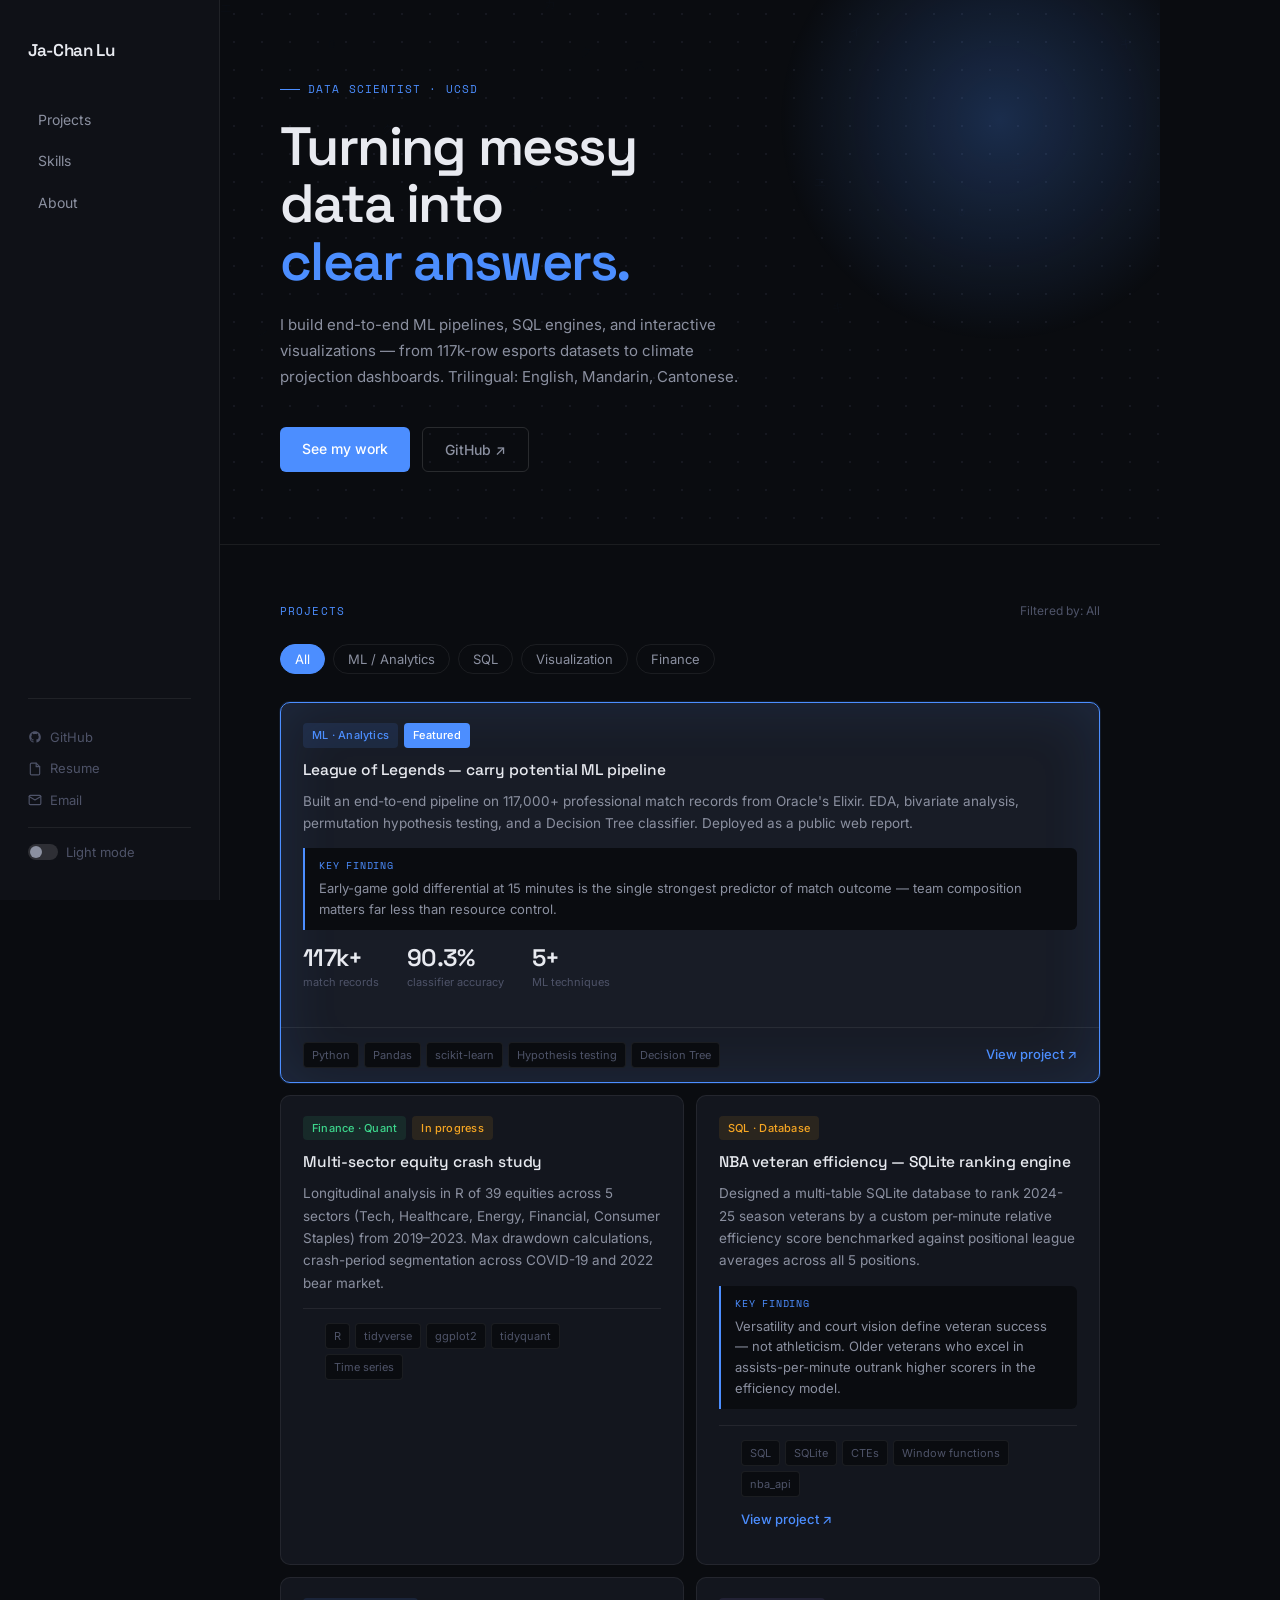
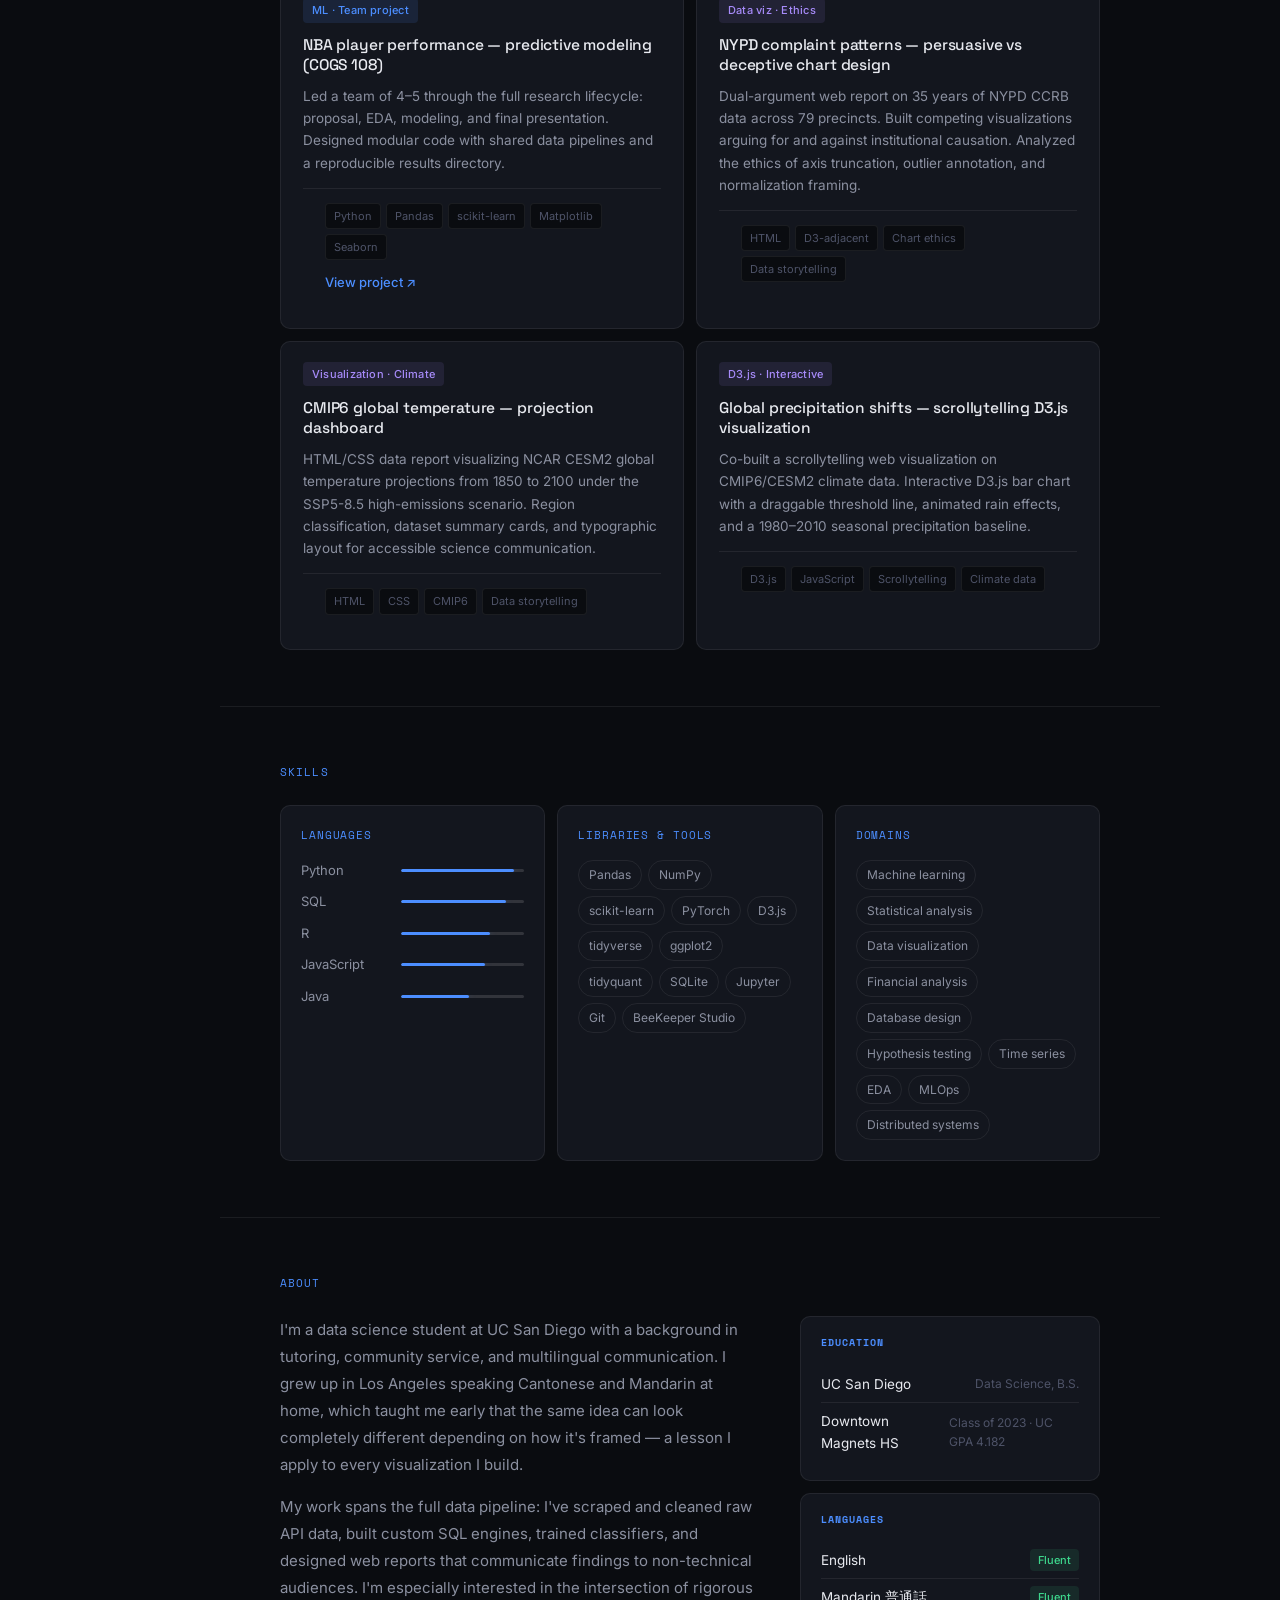
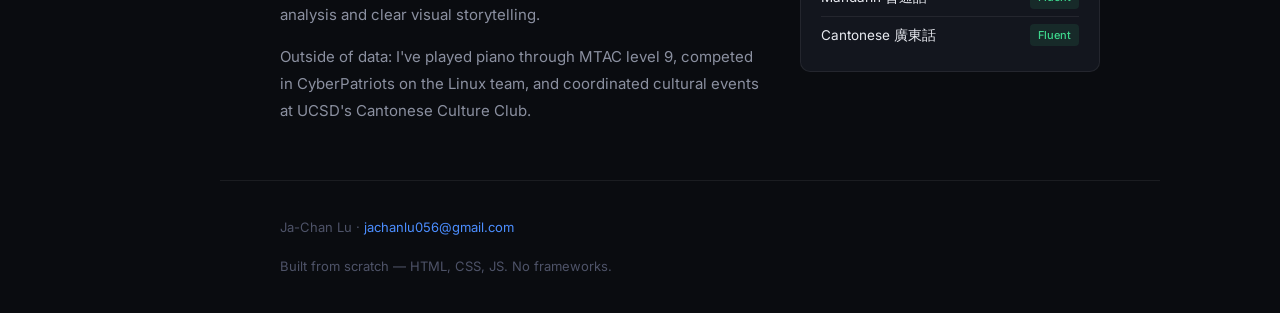
==== index.html @ d56e2576 "Update index.html" ====
<!DOCTYPE html>
<html lang="en">
<head>
  <meta charset="UTF-8" />
  <meta name="viewport" content="width=device-width, initial-scale=1.0" />
  <title>Ja-Chan Lu — Data Scientist</title>
  <meta name="description" content="Data scientist specializing in ML pipelines, SQL engineering, and interactive data visualization. UCSD." />
  <link rel="preconnect" href="https://fonts.googleapis.com" />
  <link rel="preconnect" href="https://fonts.gstatic.com" crossorigin />
  <link href="https://fonts.googleapis.com/css2?family=Space+Grotesk:wght@300;400;500;600&family=Inter:wght@400;500&family=Space+Mono&display=swap" rel="stylesheet" />
  <link rel="stylesheet" href="css/style.css" />
</head>
<body>

  <!-- ── SIDEBAR NAV ── -->
  <aside class="sidebar">
    <div class="sidebar-inner">
      <div class="sidebar-name">
        <span class="name-en">Ja-Chan Lu</span>
      </div>
      <nav class="sidebar-nav">
        <a href="#projects" class="nav-link">Projects</a>
        <a href="#skills" class="nav-link">Skills</a>
        <a href="#about" class="nav-link">About</a>
      </nav>
      <div class="sidebar-links">
        <a href="https://github.com/jachan056" target="_blank" rel="noopener" class="ext-link">
          <svg width="14" height="14" viewBox="0 0 24 24" fill="currentColor"><path d="M12 2C6.477 2 2 6.484 2 12.017c0 4.425 2.865 8.18 6.839 9.504.5.092.682-.217.682-.483 0-.237-.008-.868-.013-1.703-2.782.605-3.369-1.343-3.369-1.343-.454-1.158-1.11-1.466-1.11-1.466-.908-.62.069-.608.069-.608 1.003.07 1.531 1.032 1.531 1.032.892 1.53 2.341 1.088 2.91.832.092-.647.35-1.088.636-1.338-2.22-.253-4.555-1.113-4.555-4.951 0-1.093.39-1.988 1.029-2.688-.103-.253-.446-1.272.098-2.65 0 0 .84-.27 2.75 1.026A9.564 9.564 0 0112 6.844c.85.004 1.705.115 2.504.337 1.909-1.296 2.747-1.027 2.747-1.027.546 1.379.202 2.398.1 2.651.64.7 1.028 1.595 1.028 2.688 0 3.848-2.339 4.695-4.566 4.943.359.309.678.92.678 1.855 0 1.338-.012 2.419-.012 2.747 0 .268.18.58.688.482A10.019 10.019 0 0022 12.017C22 6.484 17.522 2 12 2z"/></svg>
          GitHub
        </a>
        <a href="assets/resume.pdf" target="_blank" class="ext-link">
          <svg width="14" height="14" viewBox="0 0 24 24" fill="none" stroke="currentColor" stroke-width="2" stroke-linecap="round" stroke-linejoin="round"><path d="M14 2H6a2 2 0 0 0-2 2v16a2 2 0 0 0 2 2h12a2 2 0 0 0 2-2V8z"/><polyline points="14 2 14 8 20 8"/></svg>
          Resume
        </a>
        <a href="mailto:jachanlu056@gmail.com" class="ext-link">
          <svg width="14" height="14" viewBox="0 0 24 24" fill="none" stroke="currentColor" stroke-width="2" stroke-linecap="round" stroke-linejoin="round"><path d="M4 4h16c1.1 0 2 .9 2 2v12c0 1.1-.9 2-2 2H4c-1.1 0-2-.9-2-2V6c0-1.1.9-2 2-2z"/><polyline points="22,6 12,12 2,6"/></svg>
          Email
        </a>
      </div>
      <button class="theme-toggle" id="theme-toggle" aria-label="Toggle light/dark mode">
        <span class="toggle-track"><span class="toggle-knob"></span></span>
        <span id="theme-label">Light mode</span>
      </button>
    </div>
  </aside>

  <!-- ── MAIN CONTENT ── -->
  <main class="main">

    <!-- HERO -->
    <section class="hero" id="hero">
      <canvas id="stream-canvas" aria-hidden="true"></canvas>
      <div class="hero-content">
        <p class="hero-eyebrow">Data Scientist · UCSD</p>
        <h1 class="hero-title">Turning messy<br>data into<br><em>clear answers.</em></h1>
        <p class="hero-sub">
          I build end-to-end ML pipelines, SQL engines, and interactive
          visualizations — from 117k-row esports datasets to climate
          projection dashboards. Trilingual: English, Mandarin, Cantonese.
        </p>
        <div class="hero-cta-row">
          <a href="#projects" class="btn-primary">See my work</a>
          <a href="https://github.com/jachan056" target="_blank" rel="noopener" class="btn-ghost">GitHub ↗</a>
        </div>
      </div>
    </section>

    <!-- PROJECTS -->
    <section class="section" id="projects">
      <div class="section-header">
        <span class="section-label">Projects</span>
        <p class="section-note">Filtered by: All</p>
      </div>

      <div class="filter-row">
        <button class="filter-btn active" data-filter="all">All</button>
        <button class="filter-btn" data-filter="ml">ML / Analytics</button>
        <button class="filter-btn" data-filter="sql">SQL</button>
        <button class="filter-btn" data-filter="viz">Visualization</button>
        <button class="filter-btn" data-filter="finance">Finance</button>
      </div>

      <div class="projects-grid">

        <!-- FEATURED: LoL -->
        <article class="project-card featured" data-tags="ml">
          <div class="card-body">
            <div class="card-top">
              <span class="card-badge badge-ml">ML · Analytics</span>
              <span class="card-badge badge-featured">Featured</span>
            </div>
            <h2 class="card-title">League of Legends — carry potential ML pipeline</h2>
            <p class="card-desc">
              Built an end-to-end pipeline on 117,000+ professional match records from Oracle's Elixir. EDA, bivariate analysis, permutation hypothesis testing, and a Decision Tree classifier. Deployed as a public web report.
            </p>
            <div class="card-finding">
              <span class="finding-label">Key finding</span>
              Early-game gold differential at 15 minutes is the single strongest predictor of match outcome — team composition matters far less than resource control.
            </div>
            <div class="card-stats">
              <div class="stat-item">
                <span class="stat-num">117k+</span>
                <span class="stat-label">match records</span>
              </div>
              <div class="stat-item">
                <span class="stat-num">90.3%</span>
                <span class="stat-label">classifier accuracy</span>
              </div>
              <div class="stat-item">
                <span class="stat-num">5+</span>
                <span class="stat-label">ML techniques</span>
              </div>
            </div>
          </div>
          <div class="card-footer">
            <div class="card-skills">
              <span class="skill">Python</span><span class="skill">Pandas</span><span class="skill">scikit-learn</span><span class="skill">Hypothesis testing</span><span class="skill">Decision Tree</span>
            </div>
            <a href="https://github.com/jachan056/LeagueDataAnalysis" target="_blank" rel="noopener" class="card-link">View project ↗</a>
          </div>
        </article>

        <!-- Equity crash study -->
        <article class="project-card" data-tags="finance ml">
          <div class="card-body">
            <div class="card-top">
              <span class="card-badge badge-finance">Finance · Quant</span>
              <span class="card-badge badge-wip">In progress</span>
            </div>
            <h2 class="card-title">Multi-sector equity crash study</h2>
            <p class="card-desc">
              Longitudinal analysis in R of 39 equities across 5 sectors (Tech, Healthcare, Energy, Financial, Consumer Staples) from 2019–2023. Max drawdown calculations, crash-period segmentation across COVID-19 and 2022 bear market.
            </p>
            <div class="card-footer">
              <div class="card-skills">
                <span class="skill">R</span><span class="skill">tidyverse</span><span class="skill">ggplot2</span><span class="skill">tidyquant</span><span class="skill">Time series</span>
              </div>
            </div>
          </div>
        </article>

        <!-- NBA SQL -->
        <article class="project-card" data-tags="sql">
          <div class="card-body">
            <div class="card-top">
              <span class="card-badge badge-sql">SQL · Database</span>
            </div>
            <h2 class="card-title">NBA veteran efficiency — SQLite ranking engine</h2>
            <p class="card-desc">
              Designed a multi-table SQLite database to rank 2024-25 season veterans by a custom per-minute relative efficiency score benchmarked against positional league averages across all 5 positions.
            </p>
            <div class="card-finding">
              <span class="finding-label">Key finding</span>
              Versatility and court vision define veteran success — not athleticism. Older veterans who excel in assists-per-minute outrank higher scorers in the efficiency model.
            </div>
            <div class="card-footer">
              <div class="card-skills">
                <span class="skill">SQL</span><span class="skill">SQLite</span><span class="skill">CTEs</span><span class="skill">Window functions</span><span class="skill">nba_api</span>
              </div>
              <a href="https://github.com/jachan056/NBA-Data-Analysis-Project-SQL-" target="_blank" rel="noopener" class="card-link">View project ↗</a>
            </div>
          </div>
        </article>

        <!-- NBA ML COGS 108 -->
        <article class="project-card" data-tags="ml">
          <div class="card-body">
            <div class="card-top">
              <span class="card-badge badge-ml">ML · Team project</span>
            </div>
            <h2 class="card-title">NBA player performance — predictive modeling (COGS 108)</h2>
            <p class="card-desc">
              Led a team of 4–5 through the full research lifecycle: proposal, EDA, modeling, and final presentation. Designed modular code with shared data pipelines and a reproducible results directory.
            </p>
            <div class="card-footer">
              <div class="card-skills">
                <span class="skill">Python</span><span class="skill">Pandas</span><span class="skill">scikit-learn</span><span class="skill">Matplotlib</span><span class="skill">Seaborn</span>
              </div>
              <a href="https://github.com/jachan056/NBA-Proj-Public" target="_blank" rel="noopener" class="card-link">View project ↗</a>
            </div>
          </div>
        </article>

        <!-- NYPD viz -->
        <article class="project-card" data-tags="viz">
          <div class="card-body">
            <div class="card-top">
              <span class="card-badge badge-viz">Data viz · Ethics</span>
            </div>
            <h2 class="card-title">NYPD complaint patterns — persuasive vs deceptive chart design</h2>
            <p class="card-desc">
              Dual-argument web report on 35 years of NYPD CCRB data across 79 precincts. Built competing visualizations arguing for and against institutional causation. Analyzed the ethics of axis truncation, outlier annotation, and normalization framing.
            </p>
            <div class="card-footer">
              <div class="card-skills">
                <span class="skill">HTML</span><span class="skill">D3-adjacent</span><span class="skill">Chart ethics</span><span class="skill">Data storytelling</span>
              </div>
            </div>
          </div>
        </article>

        <!-- Climate dashboard -->
        <article class="project-card" data-tags="viz">
          <div class="card-body">
            <div class="card-top">
              <span class="card-badge badge-viz">Visualization · Climate</span>
            </div>
            <h2 class="card-title">CMIP6 global temperature — projection dashboard</h2>
            <p class="card-desc">
              HTML/CSS data report visualizing NCAR CESM2 global temperature projections from 1850 to 2100 under the SSP5-8.5 high-emissions scenario. Region classification, dataset summary cards, and typographic layout for accessible science communication.
            </p>
            <div class="card-footer">
              <div class="card-skills">
                <span class="skill">HTML</span><span class="skill">CSS</span><span class="skill">CMIP6</span><span class="skill">Data storytelling</span>
              </div>
            </div>
          </div>
        </article>

        <!-- D3 Precipitation -->
        <article class="project-card" data-tags="viz">
          <div class="card-body">
            <div class="card-top">
              <span class="card-badge badge-viz">D3.js · Interactive</span>
            </div>
            <h2 class="card-title">Global precipitation shifts — scrollytelling D3.js visualization</h2>
            <p class="card-desc">
              Co-built a scrollytelling web visualization on CMIP6/CESM2 climate data. Interactive D3.js bar chart with a draggable threshold line, animated rain effects, and a 1980–2010 seasonal precipitation baseline.
            </p>
            <div class="card-footer">
              <div class="card-skills">
                <span class="skill">D3.js</span><span class="skill">JavaScript</span><span class="skill">Scrollytelling</span><span class="skill">Climate data</span>
              </div>
            </div>
          </div>
        </article>

      </div>
    </section>

    <!-- SKILLS -->
    <section class="section" id="skills">
      <div class="section-header">
        <span class="section-label">Skills</span>
      </div>
      <div class="skills-grid">
        <div class="skill-group">
          <h3 class="skill-group-title">Languages</h3>
          <div class="skill-list">
            <div class="skill-row"><span class="skill-name">Python</span><div class="skill-bar"><div class="skill-fill" style="width:92%"></div></div></div>
            <div class="skill-row"><span class="skill-name">SQL</span><div class="skill-bar"><div class="skill-fill" style="width:85%"></div></div></div>
            <div class="skill-row"><span class="skill-name">R</span><div class="skill-bar"><div class="skill-fill" style="width:72%"></div></div></div>
            <div class="skill-row"><span class="skill-name">JavaScript</span><div class="skill-bar"><div class="skill-fill" style="width:68%"></div></div></div>
            <div class="skill-row"><span class="skill-name">Java</span><div class="skill-bar"><div class="skill-fill" style="width:55%"></div></div></div>
          </div>
        </div>
        <div class="skill-group">
          <h3 class="skill-group-title">Libraries & Tools</h3>
          <div class="tag-cloud">
            <span class="tag-item">Pandas</span>
            <span class="tag-item">NumPy</span>
            <span class="tag-item">scikit-learn</span>
            <span class="tag-item">PyTorch</span>
            <span class="tag-item">D3.js</span>
            <span class="tag-item">tidyverse</span>
            <span class="tag-item">ggplot2</span>
            <span class="tag-item">tidyquant</span>
            <span class="tag-item">SQLite</span>
            <span class="tag-item">Jupyter</span>
            <span class="tag-item">Git</span>
            <span class="tag-item">BeeKeeper Studio</span>
          </div>
        </div>
        <div class="skill-group">
          <h3 class="skill-group-title">Domains</h3>
          <div class="tag-cloud">
            <span class="tag-item">Machine learning</span>
            <span class="tag-item">Statistical analysis</span>
            <span class="tag-item">Data visualization</span>
            <span class="tag-item">Financial analysis</span>
            <span class="tag-item">Database design</span>
            <span class="tag-item">Hypothesis testing</span>
            <span class="tag-item">Time series</span>
            <span class="tag-item">EDA</span>
            <span class="tag-item">MLOps</span>
            <span class="tag-item">Distributed systems</span>
          </div>
        </div>
      </div>
    </section>

    <!-- ABOUT -->
    <section class="section" id="about">
      <div class="section-header">
        <span class="section-label">About</span>
      </div>
      <div class="about-grid">
        <div class="about-text">
          <p>
            I'm a data science student at UC San Diego with a background in tutoring, community service, and multilingual communication. I grew up in Los Angeles speaking Cantonese and Mandarin at home, which taught me early that the same idea can look completely different depending on how it's framed — a lesson I apply to every visualization I build.
          </p>
          <p>
            My work spans the full data pipeline: I've scraped and cleaned raw API data, built custom SQL engines, trained classifiers, and designed web reports that communicate findings to non-technical audiences. I'm especially interested in the intersection of rigorous analysis and clear visual storytelling.
          </p>
          <p>
            Outside of data: I've played piano through MTAC level 9, competed in CyberPatriots on the Linux team, and coordinated cultural events at UCSD's Cantonese Culture Club.
          </p>
        </div>
        <div class="about-sidebar">
          <div class="about-card">
            <h4 class="about-card-title">Education</h4>
            <div class="about-item">
              <span class="about-item-name">UC San Diego</span>
              <span class="about-item-sub">Data Science, B.S.</span>
            </div>
            <div class="about-item">
              <span class="about-item-name">Downtown Magnets HS</span>
              <span class="about-item-sub">Class of 2023 · UC GPA 4.182</span>
            </div>
          </div>
          <div class="about-card">
            <h4 class="about-card-title">Languages</h4>
            <div class="about-item"><span class="about-item-name">English</span><span class="about-item-badge">Fluent</span></div>
            <div class="about-item"><span class="about-item-name">Mandarin 普通話</span><span class="about-item-badge">Fluent</span></div>
            <div class="about-item"><span class="about-item-name">Cantonese 廣東話</span><span class="about-item-badge">Fluent</span></div>
          </div>
        </div>
      </div>
    </section>

    <footer class="footer">
      <p>Ja-Chan Lu · <a href="mailto:jachanlu056@gmail.com">jachanlu056@gmail.com</a></p>
      <p class="footer-sub">Built from scratch — HTML, CSS, JS. No frameworks.</p>
    </footer>

  </main>

  <script src="js/main.js"></script>
</body>
</html>
---- css/style.css ----
/* ── RESET & BASE ── */
*, *::before, *::after { box-sizing: border-box; margin: 0; padding: 0; }

/* ── DARK THEME (default) ── */
:root {
  --bg:         #0A0C10;
  --bg-2:       #0F1117;
  --bg-card:    #13161E;
  --bg-card2:   #181C26;
  --border:     rgba(255,255,255,0.07);
  --border-dk:  rgba(255,255,255,0.13);
  --text-1:     #E8EAF0;
  --text-2:     #8B90A0;
  --text-3:     #4E5368;
  --accent:     #4C8EFF;
  --accent-dim: rgba(76,142,255,0.12);
  --accent-dk:  #2D6FE8;
  --accent-glow:rgba(76,142,255,0.25);
  --green:      #3DD68C;
  --green-bg:   rgba(61,214,140,0.1);
  --amber:      #F6A623;
  --amber-bg:   rgba(246,166,35,0.1);
  --purple:     #A78BFA;
  --purple-bg:  rgba(167,139,250,0.1);
  --red:        #FF6B6B;
  --red-bg:     rgba(255,107,107,0.1);
  --mono:       'Space Mono', monospace;
  --sans:       'Inter', sans-serif;
  --display:    'Space Grotesk', sans-serif;
  --sidebar-w:  220px;
  --max-w:      860px;
  --radius:     10px;
  --radius-sm:  6px;
  --transition: 0.18s ease;
}

/* ── LIGHT THEME ── */
[data-theme="light"] {
  --bg:         #F8F7F4;
  --bg-2:       #F2EFE8;
  --bg-card:    #EDEAE2;
  --bg-card2:   #E5E1D8;
  --border:     rgba(0,0,0,0.08);
  --border-dk:  rgba(0,0,0,0.15);
  --text-1:     #0E0E0D;
  --text-2:     #4A4A45;
  --text-3:     #8A8880;
  --accent:     #2952CC;
  --accent-dim: rgba(41,82,204,0.08);
  --accent-dk:  #1A3899;
  --accent-glow:rgba(41,82,204,0.15);
  --green:      #1A6641;
  --green-bg:   #E6F4EC;
  --amber:      #92570A;
  --amber-bg:   #FDF3E3;
  --purple:     #6D28D9;
  --purple-bg:  #EDE9FE;
  --red:        #B42318;
  --red-bg:     #FEF3F2;
}

html { scroll-behavior: smooth; }

body {
  background: var(--bg);
  color: var(--text-1);
  font-family: var(--sans);
  font-size: 15px;
  line-height: 1.65;
  display: flex;
  min-height: 100vh;
  transition: background 0.3s ease, color 0.3s ease;
}

a { color: inherit; text-decoration: none; }
p + p { margin-top: 1em; }

/* ── SIDEBAR ── */
.sidebar {
  width: var(--sidebar-w);
  flex-shrink: 0;
  position: sticky;
  top: 0;
  height: 100vh;
  border-right: 1px solid var(--border);
  background: var(--bg-2);
}

.sidebar-inner {
  padding: 40px 28px;
  display: flex;
  flex-direction: column;
  height: 100%;
}

.sidebar-name { margin-bottom: 40px; }

.name-en {
  display: block;
  font-family: var(--display);
  font-size: 17px;
  font-weight: 600;
  letter-spacing: -0.02em;
  color: var(--text-1);
  line-height: 1.2;
}

.name-zh {
  display: block;
  font-size: 13px;
  color: var(--text-3);
  margin-top: 3px;
  letter-spacing: 0.08em;
}

.sidebar-nav {
  display: flex;
  flex-direction: column;
  gap: 2px;
  margin-bottom: auto;
}

.nav-link {
  font-size: 14px;
  color: var(--text-2);
  padding: 8px 10px;
  border-radius: var(--radius-sm);
  transition: background var(--transition), color var(--transition);
}

.nav-link:hover,
.nav-link.active {
  background: var(--accent-dim);
  color: var(--accent);
}

.sidebar-links {
  display: flex;
  flex-direction: column;
  gap: 10px;
  margin-top: 40px;
  padding-top: 28px;
  border-top: 1px solid var(--border);
}

.ext-link {
  display: flex;
  align-items: center;
  gap: 8px;
  font-size: 13px;
  color: var(--text-3);
  transition: color var(--transition);
}

.ext-link:hover { color: var(--accent); }
.ext-link svg { flex-shrink: 0; }

/* ── THEME TOGGLE ── */
.theme-toggle {
  display: flex;
  align-items: center;
  gap: 8px;
  margin-top: 16px;
  padding-top: 16px;
  border-top: 1px solid var(--border);
  cursor: pointer;
  background: none;
  border-bottom: none;
  border-left: none;
  border-right: none;
  font-family: var(--sans);
  font-size: 13px;
  color: var(--text-3);
  transition: color var(--transition);
  width: 100%;
  text-align: left;
}

.theme-toggle:hover { color: var(--text-2); }

.toggle-track {
  width: 30px;
  height: 16px;
  border-radius: 8px;
  background: var(--border-dk);
  position: relative;
  transition: background 0.2s;
  flex-shrink: 0;
}

[data-theme="light"] .toggle-track { background: var(--accent); }

.toggle-knob {
  position: absolute;
  top: 2px;
  left: 2px;
  width: 12px;
  height: 12px;
  border-radius: 50%;
  background: var(--text-2);
  transition: transform 0.2s, background 0.2s;
}

[data-theme="light"] .toggle-knob {
  transform: translateX(14px);
  background: #fff;
}

/* ── MAIN ── */
.main {
  flex: 1;
  min-width: 0;
  max-width: calc(var(--max-w) + 80px);
}

/* ── HERO ── */
.hero {
  position: relative;
  padding: 80px 60px 72px;
  border-bottom: 1px solid var(--border);
  overflow: hidden;
  min-height: 440px;
  display: flex;
  align-items: center;
}

/* Dot grid texture */
.hero::before {
  content: '';
  position: absolute;
  inset: 0;
  background-image: radial-gradient(circle, var(--text-3) 1px, transparent 1px);
  background-size: 28px 28px;
  opacity: 0.18;
  pointer-events: none;
}

/* Accent glow behind content */
.hero::after {
  content: '';
  position: absolute;
  top: -120px;
  right: -80px;
  width: 480px;
  height: 480px;
  background: radial-gradient(circle, var(--accent-glow) 0%, transparent 65%);
  pointer-events: none;
}

#stream-canvas {
  position: absolute;
  inset: 0;
  width: 100%;
  height: 100%;
  opacity: 0.04;
  pointer-events: none;
}

.hero-content {
  position: relative;
  z-index: 1;
  max-width: 560px;
}

.hero-eyebrow {
  font-family: var(--mono);
  font-size: 11px;
  color: var(--accent);
  letter-spacing: 0.1em;
  text-transform: uppercase;
  margin-bottom: 20px;
  display: flex;
  align-items: center;
  gap: 8px;
}

.hero-eyebrow::before {
  content: '';
  display: inline-block;
  width: 20px;
  height: 1px;
  background: var(--accent);
}

.hero-title {
  font-family: var(--display);
  font-size: clamp(38px, 5vw, 54px);
  font-weight: 600;
  line-height: 1.06;
  letter-spacing: -0.03em;
  color: var(--text-1);
  margin-bottom: 22px;
}

.hero-title em {
  font-style: normal;
  color: var(--accent);
}

.hero-sub {
  font-size: 15px;
  color: var(--text-2);
  line-height: 1.75;
  max-width: 460px;
  margin-bottom: 36px;
}

.hero-cta-row {
  display: flex;
  gap: 12px;
  flex-wrap: wrap;
}

.btn-primary {
  background: var(--accent);
  color: #fff;
  padding: 10px 22px;
  border-radius: var(--radius-sm);
  font-size: 14px;
  font-weight: 500;
  transition: background var(--transition), transform var(--transition), box-shadow var(--transition);
}

.btn-primary:hover {
  background: var(--accent-dk);
  transform: translateY(-1px);
  box-shadow: 0 4px 20px var(--accent-glow);
}

.btn-ghost {
  border: 1px solid var(--border-dk);
  color: var(--text-2);
  padding: 10px 22px;
  border-radius: var(--radius-sm);
  font-size: 14px;
  font-weight: 500;
  transition: border-color var(--transition), color var(--transition);
}

.btn-ghost:hover {
  border-color: var(--accent);
  color: var(--accent);
}

/* ── SECTIONS ── */
.section {
  padding: 56px 60px;
  border-bottom: 1px solid var(--border);
}

.section-header {
  display: flex;
  align-items: baseline;
  justify-content: space-between;
  margin-bottom: 24px;
}

.section-label {
  font-family: var(--mono);
  font-size: 11px;
  letter-spacing: 0.1em;
  text-transform: uppercase;
  color: var(--accent);
}

.section-note {
  font-size: 12px;
  color: var(--text-3);
}

/* ── FILTERS ── */
.filter-row {
  display: flex;
  gap: 8px;
  flex-wrap: wrap;
  margin-bottom: 28px;
}

.filter-btn {
  font-family: var(--sans);
  font-size: 13px;
  padding: 6px 14px;
  border: 1px solid var(--border);
  border-radius: 20px;
  background: transparent;
  color: var(--text-2);
  cursor: pointer;
  transition: all var(--transition);
}

.filter-btn:hover {
  border-color: var(--accent);
  color: var(--accent);
  background: var(--accent-dim);
}

.filter-btn.active {
  background: var(--accent);
  border-color: var(--accent);
  color: #fff;
}

/* ── PROJECTS GRID ── */
.projects-grid {
  display: grid;
  grid-template-columns: 1fr 1fr;
  gap: 12px;
}

/* ── PROJECT CARDS ── */
.project-card {
  background: var(--bg-card);
  border: 1px solid var(--border);
  border-radius: var(--radius);
  display: flex;
  flex-direction: column;
  transition: border-color var(--transition), transform var(--transition), box-shadow var(--transition);
  overflow: hidden;
}

.project-card:hover {
  border-color: var(--border-dk);
  transform: translateY(-2px);
  box-shadow: 0 8px 32px rgba(0,0,0,0.3);
}

.project-card.featured {
  grid-column: 1 / -1;
  background: var(--bg-card2);
  border: 1px solid var(--accent);
  box-shadow: 0 0 0 1px var(--accent-dim), inset 0 0 60px var(--accent-dim);
}

.project-card.featured:hover {
  box-shadow: 0 8px 40px var(--accent-glow), 0 0 0 1px var(--accent);
}

.project-card.hidden { display: none; }

.card-body {
  padding: 20px 22px;
  flex: 1;
}

.card-top {
  display: flex;
  gap: 6px;
  flex-wrap: wrap;
  margin-bottom: 12px;
}

.card-badge {
  font-size: 11px;
  font-weight: 500;
  padding: 3px 9px;
  border-radius: 4px;
  letter-spacing: 0.02em;
}

.badge-ml       { background: var(--accent-dim);  color: var(--accent); }
.badge-finance  { background: var(--green-bg);     color: var(--green); }
.badge-sql      { background: var(--amber-bg);     color: var(--amber); }
.badge-viz      { background: var(--purple-bg);    color: var(--purple); }
.badge-wip      { background: var(--amber-bg);     color: var(--amber); }
.badge-featured { background: var(--accent);       color: #fff; }

.card-title {
  font-family: var(--display);
  font-size: 15.5px;
  font-weight: 500;
  line-height: 1.3;
  letter-spacing: -0.01em;
  margin-bottom: 10px;
  color: var(--text-1);
}

.card-desc {
  font-size: 13.5px;
  color: var(--text-2);
  line-height: 1.65;
  margin-bottom: 14px;
}

/* Key finding block */
.card-finding {
  background: var(--bg);
  border-left: 2px solid var(--accent);
  border-radius: 0 var(--radius-sm) var(--radius-sm) 0;
  padding: 10px 14px;
  margin-bottom: 16px;
  font-size: 13px;
  color: var(--text-2);
  line-height: 1.6;
}

.finding-label {
  display: block;
  font-family: var(--mono);
  font-size: 10px;
  letter-spacing: 0.08em;
  text-transform: uppercase;
  color: var(--accent);
  margin-bottom: 4px;
}

/* Stats row */
.card-stats {
  display: flex;
  gap: 28px;
  margin-bottom: 16px;
}

.stat-num {
  display: block;
  font-family: var(--display);
  font-size: 24px;
  font-weight: 600;
  letter-spacing: -0.03em;
  color: var(--text-1);
  line-height: 1;
}

.stat-label {
  display: block;
  font-size: 11px;
  color: var(--text-3);
  margin-top: 3px;
}

.card-footer {
  padding: 14px 22px;
  border-top: 1px solid var(--border);
  display: flex;
  align-items: center;
  justify-content: space-between;
  gap: 12px;
  flex-wrap: wrap;
}

.card-skills {
  display: flex;
  flex-wrap: wrap;
  gap: 5px;
}

.skill {
  font-size: 11px;
  padding: 3px 8px;
  background: var(--bg);
  border: 1px solid var(--border);
  border-radius: 4px;
  color: var(--text-3);
}

.card-link {
  font-size: 13px;
  font-weight: 500;
  color: var(--accent);
  white-space: nowrap;
  transition: color var(--transition), text-decoration var(--transition);
  flex-shrink: 0;
}

.card-link:hover { color: var(--text-1); }

/* ── SKILLS ── */
.skills-grid {
  display: grid;
  grid-template-columns: 1fr 1fr 1fr;
  gap: 12px;
}

.skill-group {
  background: var(--bg-card);
  border: 1px solid var(--border);
  border-radius: var(--radius);
  padding: 20px;
}

.skill-group-title {
  font-family: var(--mono);
  font-size: 11px;
  font-weight: 400;
  letter-spacing: 0.08em;
  text-transform: uppercase;
  color: var(--accent);
  margin-bottom: 16px;
}

.skill-list { display: flex; flex-direction: column; gap: 10px; }

.skill-row {
  display: flex;
  align-items: center;
  gap: 10px;
}

.skill-name {
  font-size: 13px;
  color: var(--text-2);
  width: 90px;
  flex-shrink: 0;
}

.skill-bar {
  flex: 1;
  height: 3px;
  background: var(--border-dk);
  border-radius: 2px;
  overflow: hidden;
}

.skill-fill {
  height: 100%;
  background: var(--accent);
  border-radius: 2px;
  width: 0;
  transition: width 1s cubic-bezier(0.4, 0, 0.2, 1);
  box-shadow: 0 0 8px var(--accent-glow);
}

.tag-cloud {
  display: flex;
  flex-wrap: wrap;
  gap: 6px;
}

.tag-item {
  font-size: 12px;
  padding: 4px 10px;
  border: 1px solid var(--border);
  border-radius: 20px;
  color: var(--text-2);
  background: transparent;
  transition: border-color var(--transition), color var(--transition);
}

.tag-item:hover {
  border-color: var(--accent);
  color: var(--accent);
}

/* ── ABOUT ── */
.about-grid {
  display: grid;
  grid-template-columns: 1fr 300px;
  gap: 40px;
}

.about-text {
  font-size: 15px;
  color: var(--text-2);
  line-height: 1.8;
}

.about-sidebar {
  display: flex;
  flex-direction: column;
  gap: 12px;
}

.about-card {
  background: var(--bg-card);
  border: 1px solid var(--border);
  border-radius: var(--radius);
  padding: 18px 20px;
}

.about-card-title {
  font-family: var(--mono);
  font-size: 10px;
  letter-spacing: 0.1em;
  text-transform: uppercase;
  color: var(--accent);
  margin-bottom: 14px;
}

.about-item {
  display: flex;
  justify-content: space-between;
  align-items: center;
  gap: 8px;
  padding: 7px 0;
  border-bottom: 1px solid var(--border);
}

.about-item:last-child { border-bottom: none; }

.about-item-name {
  font-size: 13.5px;
  color: var(--text-1);
  font-weight: 400;
}

.about-item-sub {
  font-size: 12px;
  color: var(--text-3);
}

.about-item-badge {
  font-size: 11px;
  padding: 2px 8px;
  background: var(--green-bg);
  color: var(--green);
  border-radius: 4px;
  font-weight: 500;
  flex-shrink: 0;
}

/* ── FOOTER ── */
.footer {
  padding: 36px 60px;
  display: flex;
  flex-direction: column;
  gap: 4px;
}

.footer p { font-size: 13px; color: var(--text-3); }
.footer a { color: var(--accent); }
.footer a:hover { text-decoration: underline; }
.footer-sub { font-size: 12px; }

/* ── SCROLLBAR ── */
::-webkit-scrollbar { width: 5px; }
::-webkit-scrollbar-track { background: transparent; }
::-webkit-scrollbar-thumb { background: var(--border-dk); border-radius: 3px; }

/* ── RESPONSIVE ── */
@media (max-width: 900px) {
  .sidebar { display: none; }
  .main { max-width: 100%; }
  .hero { padding: 56px 28px 48px; min-height: auto; }
  .section { padding: 44px 28px; }
  .footer { padding: 28px 28px; }
  .projects-grid { grid-template-columns: 1fr; }
  .project-card.featured { grid-column: 1; }
  .skills-grid { grid-template-columns: 1fr; }
  .about-grid { grid-template-columns: 1fr; }
}

@media (max-width: 600px) {
  .hero { padding: 40px 20px 36px; }
  .section { padding: 36px 20px; }
  .footer { padding: 24px 20px; }
  .card-stats { gap: 16px; }
}

/* ── REDUCED MOTION ── */
@media (prefers-reduced-motion: reduce) {
  *, *::before, *::after { transition: none !important; animation: none !important; }
  .skill-fill { transition: none !important; }
}
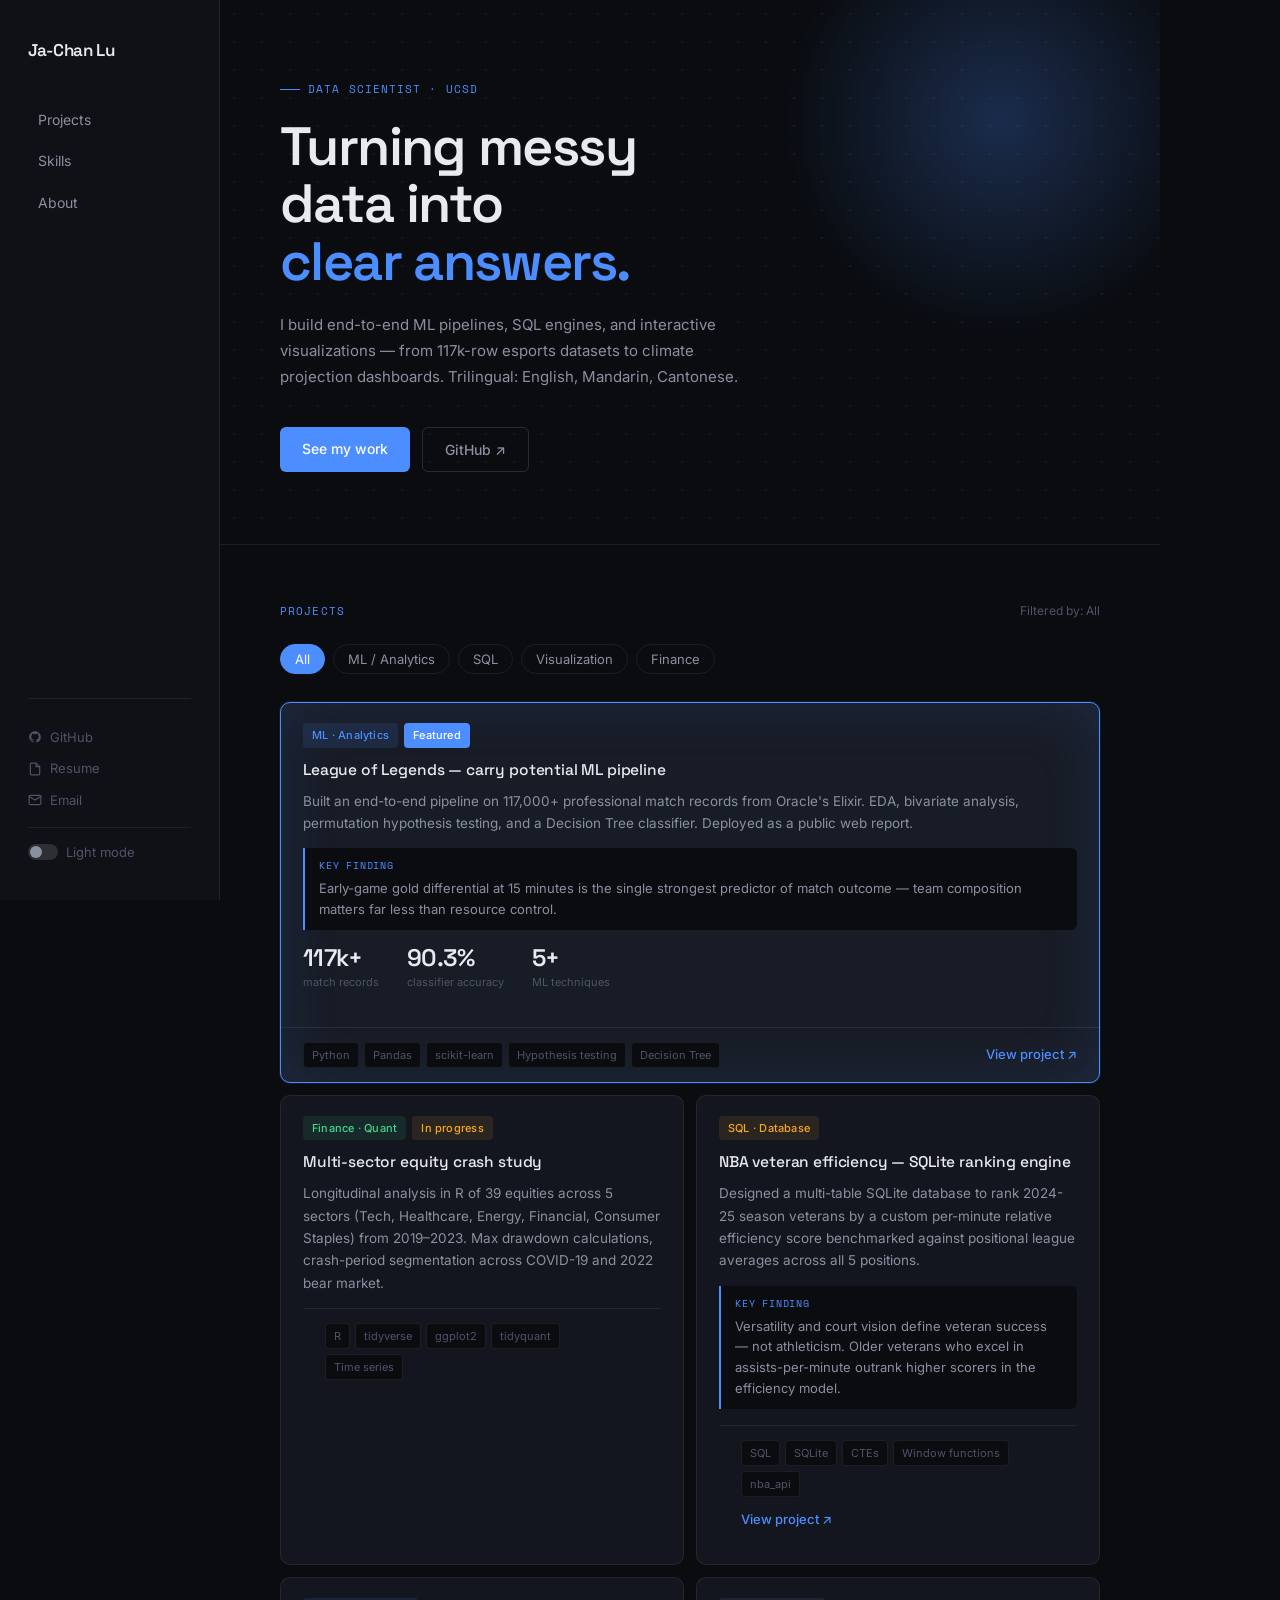
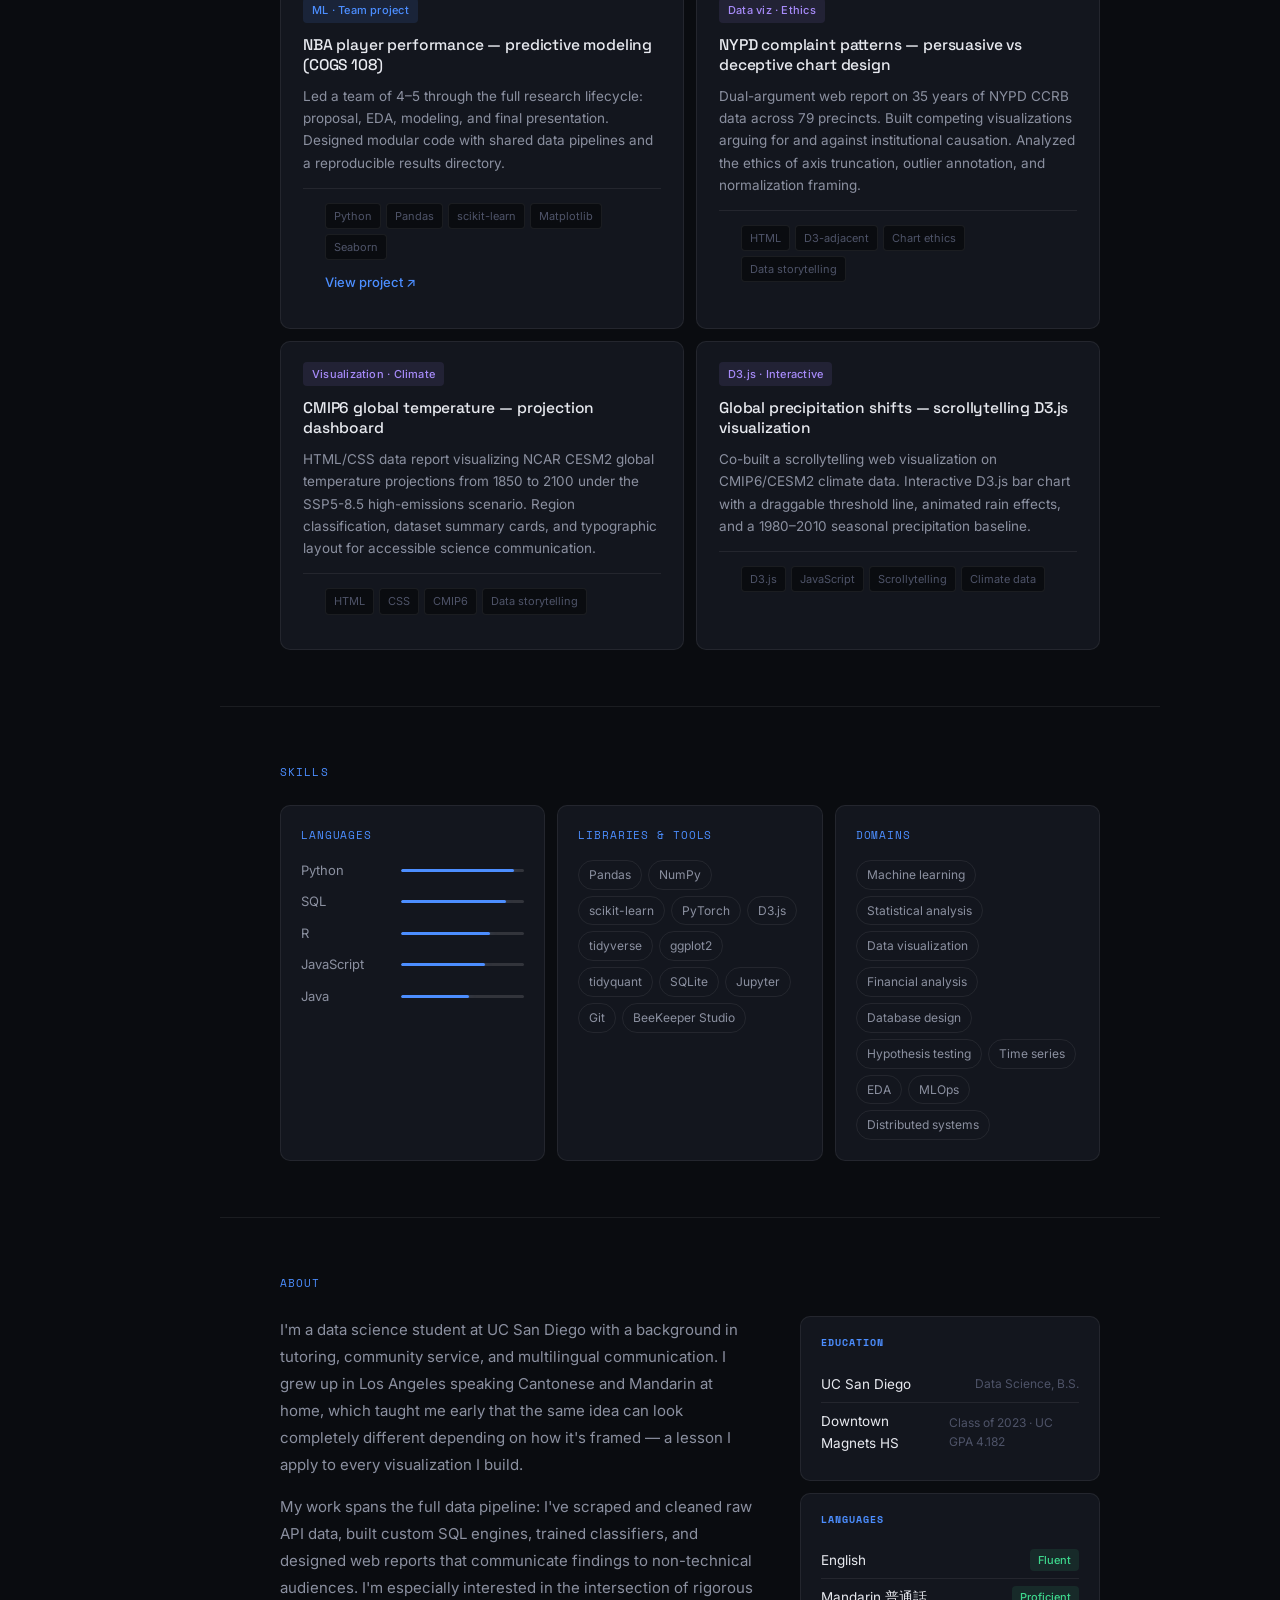
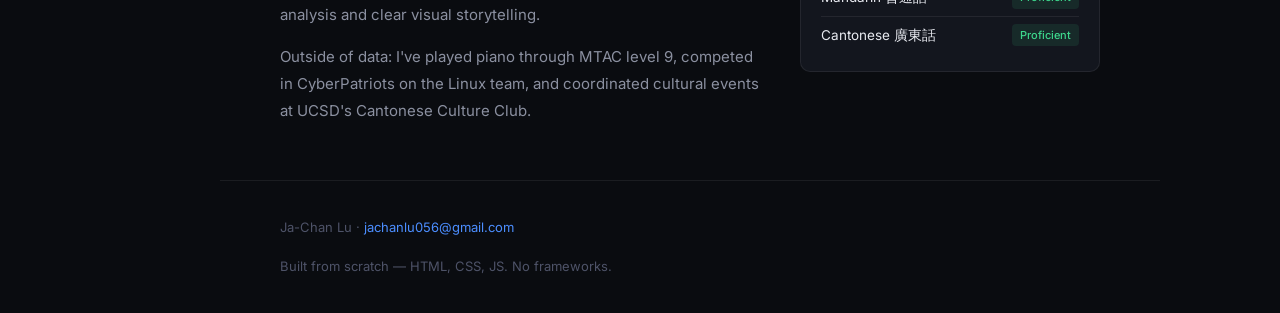
==== commit 8cab4db0: "Update index.html" ====
--- a/index.html
+++ b/index.html
@@ -28,7 +28,7 @@
           <svg width="14" height="14" viewBox="0 0 24 24" fill="currentColor"><path d="M12 2C6.477 2 2 6.484 2 12.017c0 4.425 2.865 8.18 6.839 9.504.5.092.682-.217.682-.483 0-.237-.008-.868-.013-1.703-2.782.605-3.369-1.343-3.369-1.343-.454-1.158-1.11-1.466-1.11-1.466-.908-.62.069-.608.069-.608 1.003.07 1.531 1.032 1.531 1.032.892 1.53 2.341 1.088 2.91.832.092-.647.35-1.088.636-1.338-2.22-.253-4.555-1.113-4.555-4.951 0-1.093.39-1.988 1.029-2.688-.103-.253-.446-1.272.098-2.65 0 0 .84-.27 2.75 1.026A9.564 9.564 0 0112 6.844c.85.004 1.705.115 2.504.337 1.909-1.296 2.747-1.027 2.747-1.027.546 1.379.202 2.398.1 2.651.64.7 1.028 1.595 1.028 2.688 0 3.848-2.339 4.695-4.566 4.943.359.309.678.92.678 1.855 0 1.338-.012 2.419-.012 2.747 0 .268.18.58.688.482A10.019 10.019 0 0022 12.017C22 6.484 17.522 2 12 2z"/></svg>
           GitHub
         </a>
-        <a href="assets/resume.pdf" target="_blank" class="ext-link">
+        <a href="assets/Ja Tech Resume.pdf" target="_blank" class="ext-link">
           <svg width="14" height="14" viewBox="0 0 24 24" fill="none" stroke="currentColor" stroke-width="2" stroke-linecap="round" stroke-linejoin="round"><path d="M14 2H6a2 2 0 0 0-2 2v16a2 2 0 0 0 2 2h12a2 2 0 0 0 2-2V8z"/><polyline points="14 2 14 8 20 8"/></svg>
           Resume
         </a>
@@ -321,8 +321,8 @@
           <div class="about-card">
             <h4 class="about-card-title">Languages</h4>
             <div class="about-item"><span class="about-item-name">English</span><span class="about-item-badge">Fluent</span></div>
-            <div class="about-item"><span class="about-item-name">Mandarin 普通話</span><span class="about-item-badge">Fluent</span></div>
-            <div class="about-item"><span class="about-item-name">Cantonese 廣東話</span><span class="about-item-badge">Fluent</span></div>
+            <div class="about-item"><span class="about-item-name">Mandarin 普通話</span><span class="about-item-badge">Proficient</span></div>
+            <div class="about-item"><span class="about-item-name">Cantonese 廣東話</span><span class="about-item-badge">Proficient</span></div>
           </div>
         </div>
       </div>
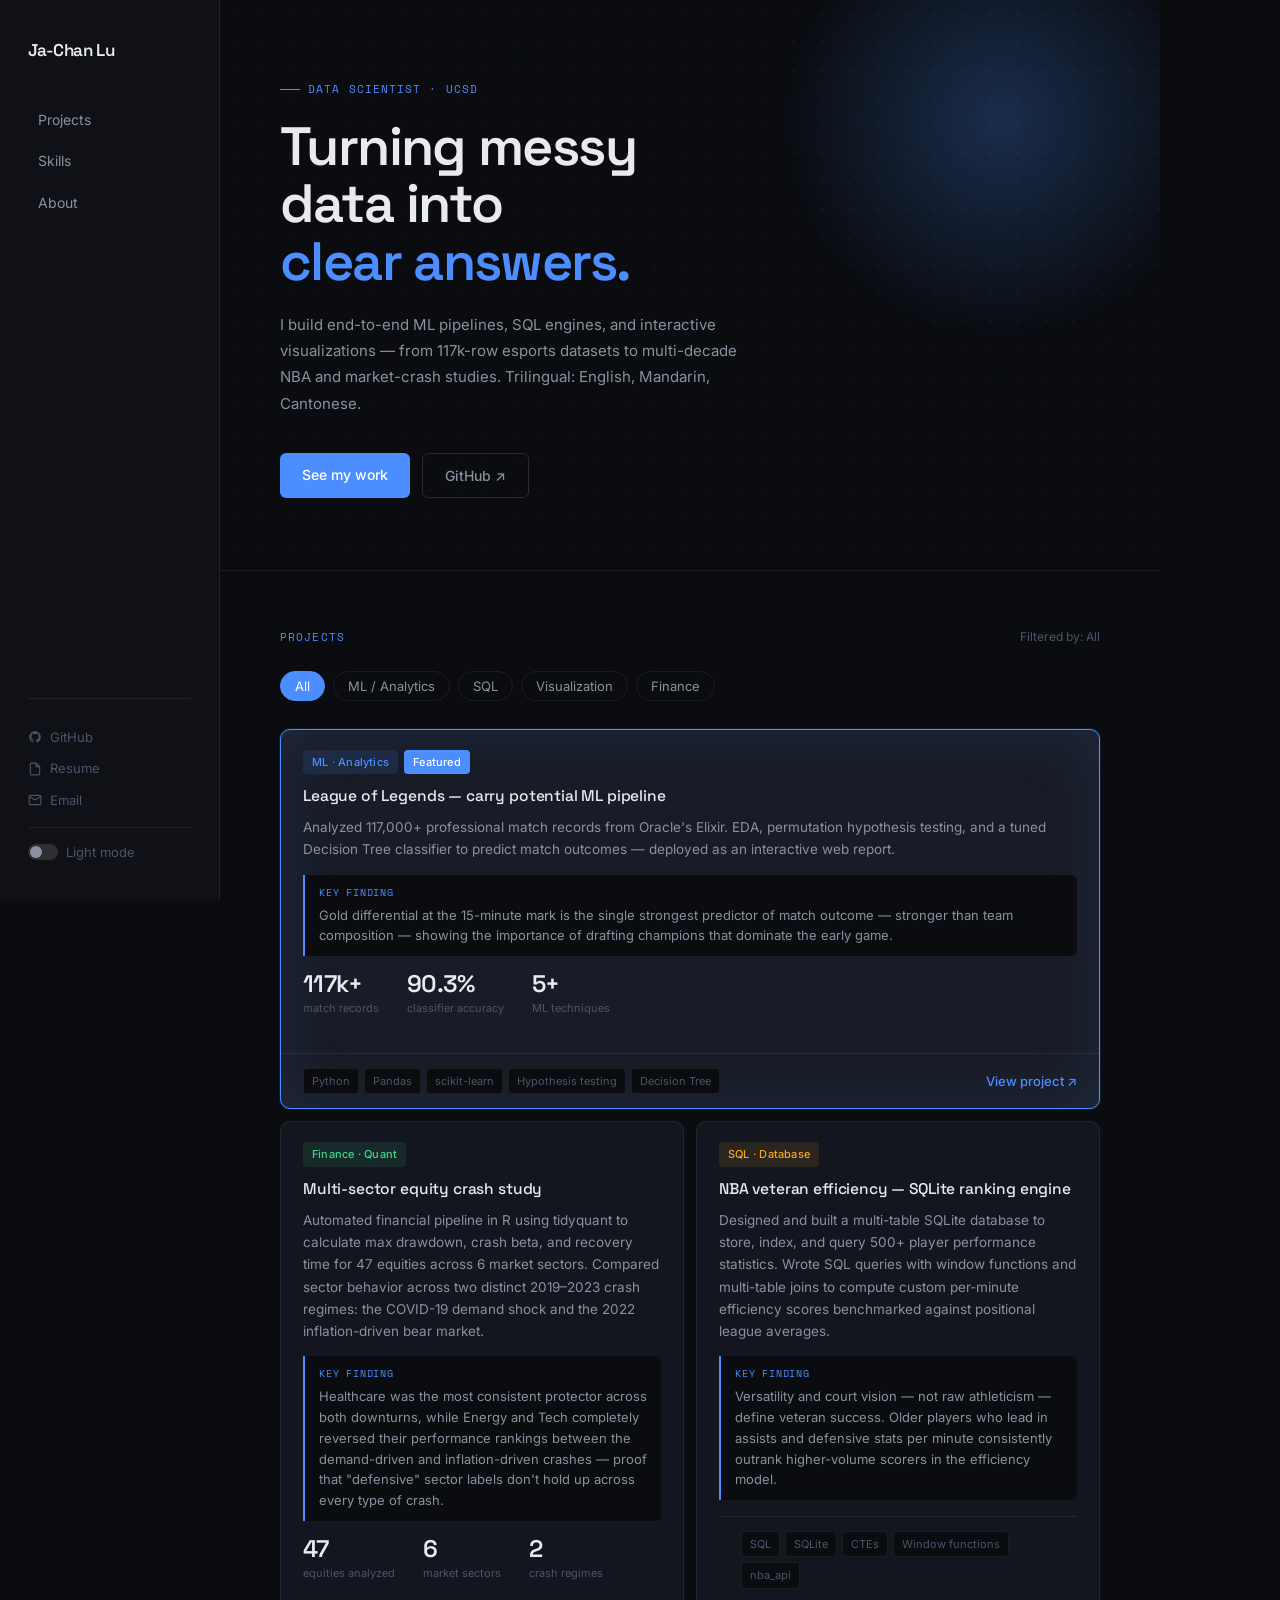
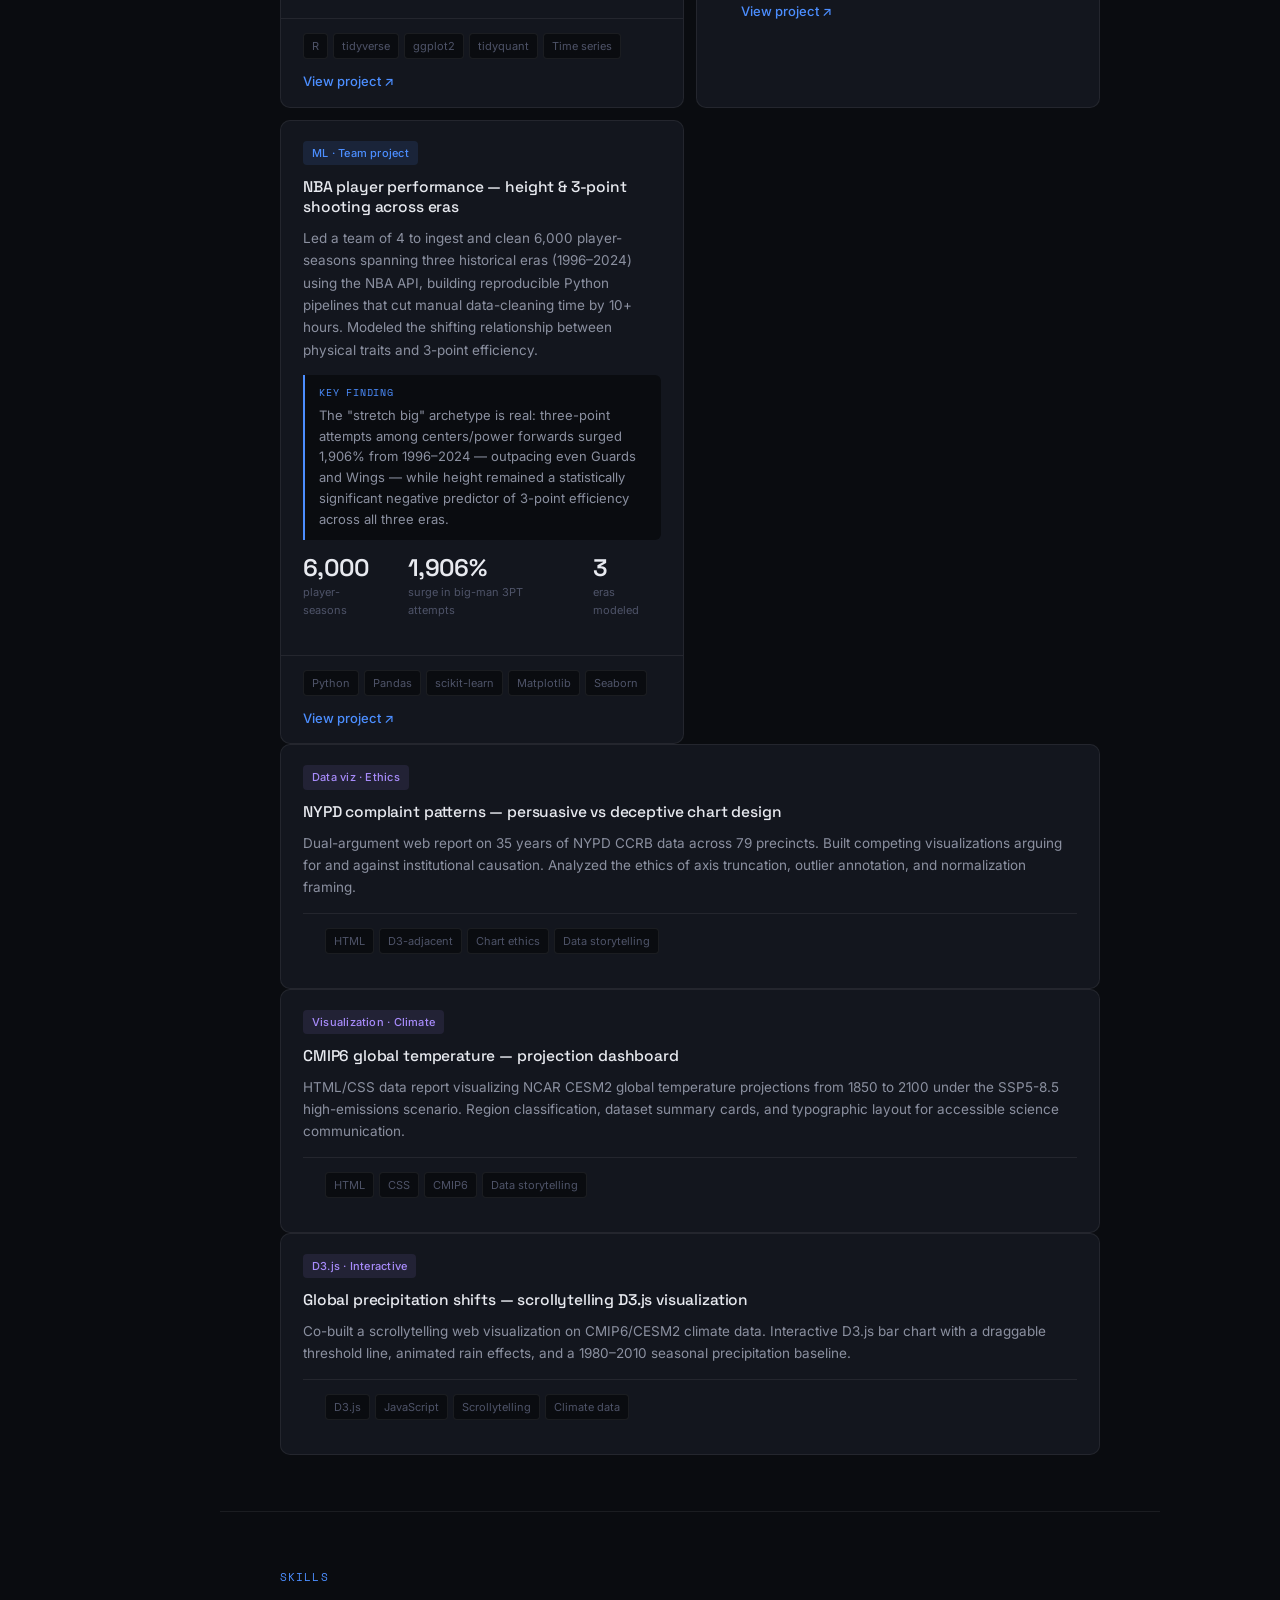
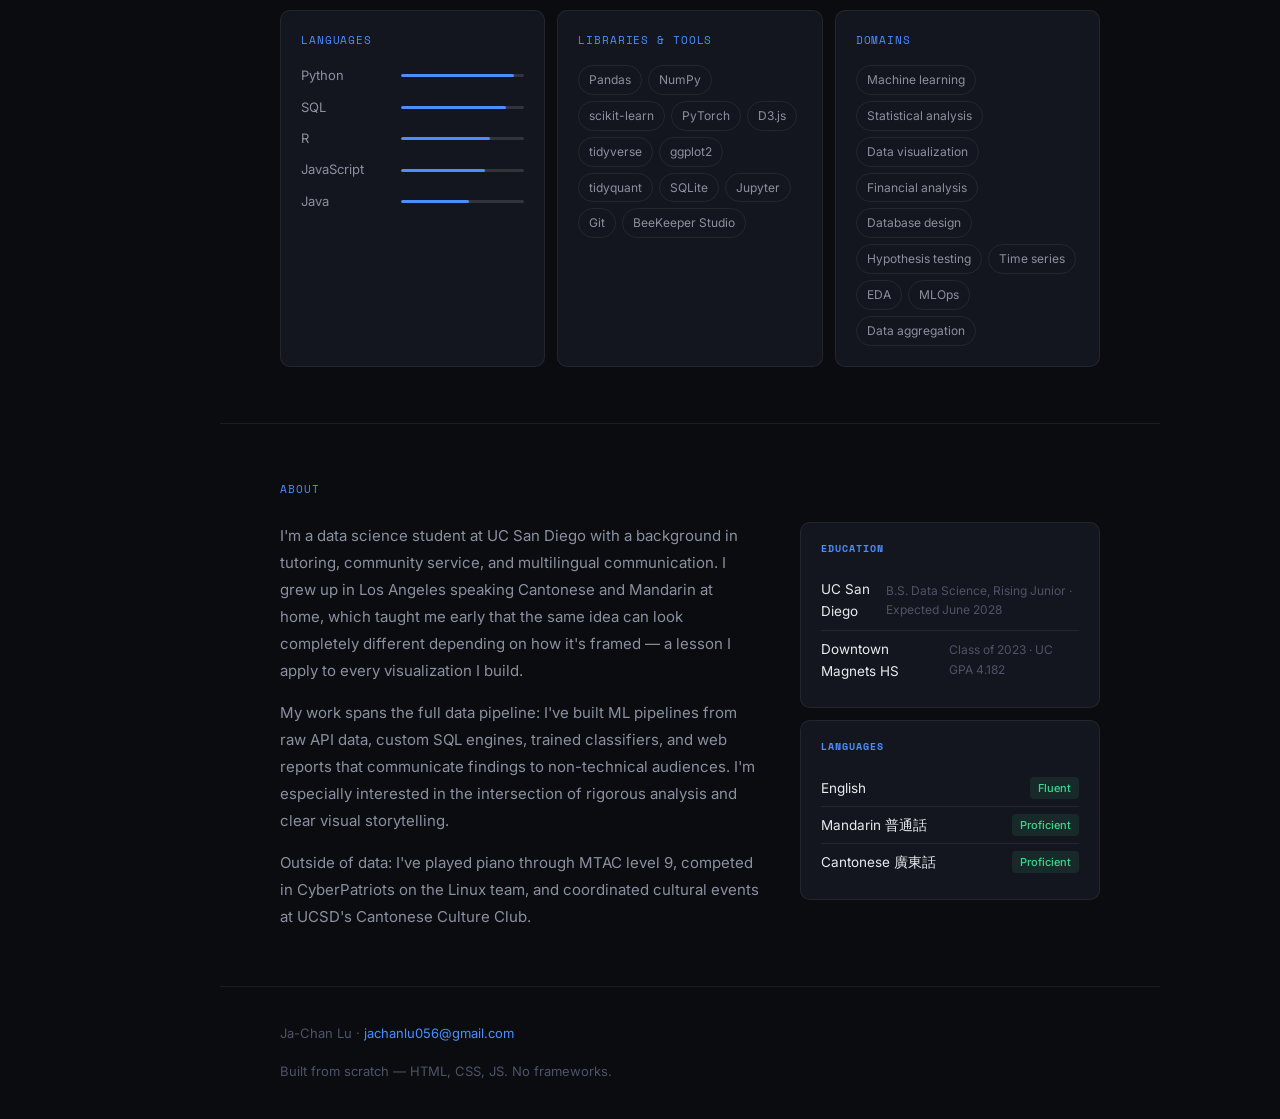
==== commit f862bbbf: "Add files via upload" ====
--- a/index.html
+++ b/index.html
@@ -1,340 +1,381 @@
 <!DOCTYPE html>
 <html lang="en">
 <head>
-  <meta charset="UTF-8" />
-  <meta name="viewport" content="width=device-width, initial-scale=1.0" />
-  <title>Ja-Chan Lu — Data Scientist</title>
-  <meta name="description" content="Data scientist specializing in ML pipelines, SQL engineering, and interactive data visualization. UCSD." />
-  <link rel="preconnect" href="https://fonts.googleapis.com" />
-  <link rel="preconnect" href="https://fonts.gstatic.com" crossorigin />
-  <link href="https://fonts.googleapis.com/css2?family=Space+Grotesk:wght@300;400;500;600&family=Inter:wght@400;500&family=Space+Mono&display=swap" rel="stylesheet" />
-  <link rel="stylesheet" href="css/style.css" />
+<meta charset="UTF-8" />
+<meta name="viewport" content="width=device-width, initial-scale=1.0" />
+<title>Ja-Chan Lu — Data Scientist</title>
+<meta name="description" content="Data scientist specializing in ML pipelines, SQL engineering, and interactive data visualization. UCSD." />
+<link rel="preconnect" href="https://fonts.googleapis.com" />
+<link rel="preconnect" href="https://fonts.gstatic.com" crossorigin />
+<link href="https://fonts.googleapis.com/css2?family=Space+Grotesk:wght@300;400;500;600&family=Inter:wght@400;500&family=Space+Mono&display=swap" rel="stylesheet" />
+<link rel="stylesheet" href="css/style.css" />
 </head>
 <body>
-
-  <!-- ── SIDEBAR NAV ── -->
-  <aside class="sidebar">
-    <div class="sidebar-inner">
-      <div class="sidebar-name">
-        <span class="name-en">Ja-Chan Lu</span>
-      </div>
-      <nav class="sidebar-nav">
-        <a href="#projects" class="nav-link">Projects</a>
-        <a href="#skills" class="nav-link">Skills</a>
-        <a href="#about" class="nav-link">About</a>
-      </nav>
-      <div class="sidebar-links">
-        <a href="https://github.com/jachan056" target="_blank" rel="noopener" class="ext-link">
-          <svg width="14" height="14" viewBox="0 0 24 24" fill="currentColor"><path d="M12 2C6.477 2 2 6.484 2 12.017c0 4.425 2.865 8.18 6.839 9.504.5.092.682-.217.682-.483 0-.237-.008-.868-.013-1.703-2.782.605-3.369-1.343-3.369-1.343-.454-1.158-1.11-1.466-1.11-1.466-.908-.62.069-.608.069-.608 1.003.07 1.531 1.032 1.531 1.032.892 1.53 2.341 1.088 2.91.832.092-.647.35-1.088.636-1.338-2.22-.253-4.555-1.113-4.555-4.951 0-1.093.39-1.988 1.029-2.688-.103-.253-.446-1.272.098-2.65 0 0 .84-.27 2.75 1.026A9.564 9.564 0 0112 6.844c.85.004 1.705.115 2.504.337 1.909-1.296 2.747-1.027 2.747-1.027.546 1.379.202 2.398.1 2.651.64.7 1.028 1.595 1.028 2.688 0 3.848-2.339 4.695-4.566 4.943.359.309.678.92.678 1.855 0 1.338-.012 2.419-.012 2.747 0 .268.18.58.688.482A10.019 10.019 0 0022 12.017C22 6.484 17.522 2 12 2z"/></svg>
-          GitHub
-        </a>
-        <a href="assets/Ja Tech Resume.pdf" target="_blank" class="ext-link">
-          <svg width="14" height="14" viewBox="0 0 24 24" fill="none" stroke="currentColor" stroke-width="2" stroke-linecap="round" stroke-linejoin="round"><path d="M14 2H6a2 2 0 0 0-2 2v16a2 2 0 0 0 2 2h12a2 2 0 0 0 2-2V8z"/><polyline points="14 2 14 8 20 8"/></svg>
-          Resume
-        </a>
-        <a href="mailto:jachanlu056@gmail.com" class="ext-link">
-          <svg width="14" height="14" viewBox="0 0 24 24" fill="none" stroke="currentColor" stroke-width="2" stroke-linecap="round" stroke-linejoin="round"><path d="M4 4h16c1.1 0 2 .9 2 2v12c0 1.1-.9 2-2 2H4c-1.1 0-2-.9-2-2V6c0-1.1.9-2 2-2z"/><polyline points="22,6 12,12 2,6"/></svg>
-          Email
-        </a>
-      </div>
-      <button class="theme-toggle" id="theme-toggle" aria-label="Toggle light/dark mode">
-        <span class="toggle-track"><span class="toggle-knob"></span></span>
-        <span id="theme-label">Light mode</span>
-      </button>
-    </div>
-  </aside>
-
-  <!-- ── MAIN CONTENT ── -->
-  <main class="main">
-
-    <!-- HERO -->
-    <section class="hero" id="hero">
-      <canvas id="stream-canvas" aria-hidden="true"></canvas>
-      <div class="hero-content">
-        <p class="hero-eyebrow">Data Scientist · UCSD</p>
-        <h1 class="hero-title">Turning messy<br>data into<br><em>clear answers.</em></h1>
-        <p class="hero-sub">
-          I build end-to-end ML pipelines, SQL engines, and interactive
-          visualizations — from 117k-row esports datasets to climate
-          projection dashboards. Trilingual: English, Mandarin, Cantonese.
-        </p>
-        <div class="hero-cta-row">
-          <a href="#projects" class="btn-primary">See my work</a>
-          <a href="https://github.com/jachan056" target="_blank" rel="noopener" class="btn-ghost">GitHub ↗</a>
-        </div>
-      </div>
-    </section>
-
-    <!-- PROJECTS -->
-    <section class="section" id="projects">
-      <div class="section-header">
-        <span class="section-label">Projects</span>
-        <p class="section-note">Filtered by: All</p>
-      </div>
-
-      <div class="filter-row">
-        <button class="filter-btn active" data-filter="all">All</button>
-        <button class="filter-btn" data-filter="ml">ML / Analytics</button>
-        <button class="filter-btn" data-filter="sql">SQL</button>
-        <button class="filter-btn" data-filter="viz">Visualization</button>
-        <button class="filter-btn" data-filter="finance">Finance</button>
-      </div>
-
-      <div class="projects-grid">
-
-        <!-- FEATURED: LoL -->
-        <article class="project-card featured" data-tags="ml">
-          <div class="card-body">
-            <div class="card-top">
-              <span class="card-badge badge-ml">ML · Analytics</span>
-              <span class="card-badge badge-featured">Featured</span>
-            </div>
-            <h2 class="card-title">League of Legends — carry potential ML pipeline</h2>
-            <p class="card-desc">
-              Built an end-to-end pipeline on 117,000+ professional match records from Oracle's Elixir. EDA, bivariate analysis, permutation hypothesis testing, and a Decision Tree classifier. Deployed as a public web report.
-            </p>
-            <div class="card-finding">
-              <span class="finding-label">Key finding</span>
-              Early-game gold differential at 15 minutes is the single strongest predictor of match outcome — team composition matters far less than resource control.
-            </div>
-            <div class="card-stats">
-              <div class="stat-item">
-                <span class="stat-num">117k+</span>
-                <span class="stat-label">match records</span>
-              </div>
-              <div class="stat-item">
-                <span class="stat-num">90.3%</span>
-                <span class="stat-label">classifier accuracy</span>
-              </div>
-              <div class="stat-item">
-                <span class="stat-num">5+</span>
-                <span class="stat-label">ML techniques</span>
-              </div>
-            </div>
-          </div>
-          <div class="card-footer">
-            <div class="card-skills">
-              <span class="skill">Python</span><span class="skill">Pandas</span><span class="skill">scikit-learn</span><span class="skill">Hypothesis testing</span><span class="skill">Decision Tree</span>
-            </div>
-            <a href="https://github.com/jachan056/LeagueDataAnalysis" target="_blank" rel="noopener" class="card-link">View project ↗</a>
-          </div>
-        </article>
-
-        <!-- Equity crash study -->
-        <article class="project-card" data-tags="finance ml">
-          <div class="card-body">
-            <div class="card-top">
-              <span class="card-badge badge-finance">Finance · Quant</span>
-              <span class="card-badge badge-wip">In progress</span>
-            </div>
-            <h2 class="card-title">Multi-sector equity crash study</h2>
-            <p class="card-desc">
-              Longitudinal analysis in R of 39 equities across 5 sectors (Tech, Healthcare, Energy, Financial, Consumer Staples) from 2019–2023. Max drawdown calculations, crash-period segmentation across COVID-19 and 2022 bear market.
-            </p>
-            <div class="card-footer">
-              <div class="card-skills">
-                <span class="skill">R</span><span class="skill">tidyverse</span><span class="skill">ggplot2</span><span class="skill">tidyquant</span><span class="skill">Time series</span>
-              </div>
-            </div>
-          </div>
-        </article>
-
-        <!-- NBA SQL -->
-        <article class="project-card" data-tags="sql">
-          <div class="card-body">
-            <div class="card-top">
-              <span class="card-badge badge-sql">SQL · Database</span>
-            </div>
-            <h2 class="card-title">NBA veteran efficiency — SQLite ranking engine</h2>
-            <p class="card-desc">
-              Designed a multi-table SQLite database to rank 2024-25 season veterans by a custom per-minute relative efficiency score benchmarked against positional league averages across all 5 positions.
-            </p>
-            <div class="card-finding">
-              <span class="finding-label">Key finding</span>
-              Versatility and court vision define veteran success — not athleticism. Older veterans who excel in assists-per-minute outrank higher scorers in the efficiency model.
-            </div>
-            <div class="card-footer">
-              <div class="card-skills">
-                <span class="skill">SQL</span><span class="skill">SQLite</span><span class="skill">CTEs</span><span class="skill">Window functions</span><span class="skill">nba_api</span>
-              </div>
-              <a href="https://github.com/jachan056/NBA-Data-Analysis-Project-SQL-" target="_blank" rel="noopener" class="card-link">View project ↗</a>
-            </div>
-          </div>
-        </article>
-
-        <!-- NBA ML COGS 108 -->
-        <article class="project-card" data-tags="ml">
-          <div class="card-body">
-            <div class="card-top">
-              <span class="card-badge badge-ml">ML · Team project</span>
-            </div>
-            <h2 class="card-title">NBA player performance — predictive modeling (COGS 108)</h2>
-            <p class="card-desc">
-              Led a team of 4–5 through the full research lifecycle: proposal, EDA, modeling, and final presentation. Designed modular code with shared data pipelines and a reproducible results directory.
-            </p>
-            <div class="card-footer">
-              <div class="card-skills">
-                <span class="skill">Python</span><span class="skill">Pandas</span><span class="skill">scikit-learn</span><span class="skill">Matplotlib</span><span class="skill">Seaborn</span>
-              </div>
-              <a href="https://github.com/jachan056/NBA-Proj-Public" target="_blank" rel="noopener" class="card-link">View project ↗</a>
-            </div>
-          </div>
-        </article>
-
-        <!-- NYPD viz -->
-        <article class="project-card" data-tags="viz">
-          <div class="card-body">
-            <div class="card-top">
-              <span class="card-badge badge-viz">Data viz · Ethics</span>
-            </div>
-            <h2 class="card-title">NYPD complaint patterns — persuasive vs deceptive chart design</h2>
-            <p class="card-desc">
-              Dual-argument web report on 35 years of NYPD CCRB data across 79 precincts. Built competing visualizations arguing for and against institutional causation. Analyzed the ethics of axis truncation, outlier annotation, and normalization framing.
-            </p>
-            <div class="card-footer">
-              <div class="card-skills">
-                <span class="skill">HTML</span><span class="skill">D3-adjacent</span><span class="skill">Chart ethics</span><span class="skill">Data storytelling</span>
-              </div>
-            </div>
-          </div>
-        </article>
-
-        <!-- Climate dashboard -->
-        <article class="project-card" data-tags="viz">
-          <div class="card-body">
-            <div class="card-top">
-              <span class="card-badge badge-viz">Visualization · Climate</span>
-            </div>
-            <h2 class="card-title">CMIP6 global temperature — projection dashboard</h2>
-            <p class="card-desc">
-              HTML/CSS data report visualizing NCAR CESM2 global temperature projections from 1850 to 2100 under the SSP5-8.5 high-emissions scenario. Region classification, dataset summary cards, and typographic layout for accessible science communication.
-            </p>
-            <div class="card-footer">
-              <div class="card-skills">
-                <span class="skill">HTML</span><span class="skill">CSS</span><span class="skill">CMIP6</span><span class="skill">Data storytelling</span>
-              </div>
-            </div>
-          </div>
-        </article>
-
-        <!-- D3 Precipitation -->
-        <article class="project-card" data-tags="viz">
-          <div class="card-body">
-            <div class="card-top">
-              <span class="card-badge badge-viz">D3.js · Interactive</span>
-            </div>
-            <h2 class="card-title">Global precipitation shifts — scrollytelling D3.js visualization</h2>
-            <p class="card-desc">
-              Co-built a scrollytelling web visualization on CMIP6/CESM2 climate data. Interactive D3.js bar chart with a draggable threshold line, animated rain effects, and a 1980–2010 seasonal precipitation baseline.
-            </p>
-            <div class="card-footer">
-              <div class="card-skills">
-                <span class="skill">D3.js</span><span class="skill">JavaScript</span><span class="skill">Scrollytelling</span><span class="skill">Climate data</span>
-              </div>
-            </div>
-          </div>
-        </article>
-
-      </div>
-    </section>
-
-    <!-- SKILLS -->
-    <section class="section" id="skills">
-      <div class="section-header">
-        <span class="section-label">Skills</span>
-      </div>
-      <div class="skills-grid">
-        <div class="skill-group">
-          <h3 class="skill-group-title">Languages</h3>
-          <div class="skill-list">
-            <div class="skill-row"><span class="skill-name">Python</span><div class="skill-bar"><div class="skill-fill" style="width:92%"></div></div></div>
-            <div class="skill-row"><span class="skill-name">SQL</span><div class="skill-bar"><div class="skill-fill" style="width:85%"></div></div></div>
-            <div class="skill-row"><span class="skill-name">R</span><div class="skill-bar"><div class="skill-fill" style="width:72%"></div></div></div>
-            <div class="skill-row"><span class="skill-name">JavaScript</span><div class="skill-bar"><div class="skill-fill" style="width:68%"></div></div></div>
-            <div class="skill-row"><span class="skill-name">Java</span><div class="skill-bar"><div class="skill-fill" style="width:55%"></div></div></div>
-          </div>
-        </div>
-        <div class="skill-group">
-          <h3 class="skill-group-title">Libraries & Tools</h3>
-          <div class="tag-cloud">
-            <span class="tag-item">Pandas</span>
-            <span class="tag-item">NumPy</span>
-            <span class="tag-item">scikit-learn</span>
-            <span class="tag-item">PyTorch</span>
-            <span class="tag-item">D3.js</span>
-            <span class="tag-item">tidyverse</span>
-            <span class="tag-item">ggplot2</span>
-            <span class="tag-item">tidyquant</span>
-            <span class="tag-item">SQLite</span>
-            <span class="tag-item">Jupyter</span>
-            <span class="tag-item">Git</span>
-            <span class="tag-item">BeeKeeper Studio</span>
-          </div>
-        </div>
-        <div class="skill-group">
-          <h3 class="skill-group-title">Domains</h3>
-          <div class="tag-cloud">
-            <span class="tag-item">Machine learning</span>
-            <span class="tag-item">Statistical analysis</span>
-            <span class="tag-item">Data visualization</span>
-            <span class="tag-item">Financial analysis</span>
-            <span class="tag-item">Database design</span>
-            <span class="tag-item">Hypothesis testing</span>
-            <span class="tag-item">Time series</span>
-            <span class="tag-item">EDA</span>
-            <span class="tag-item">MLOps</span>
-            <span class="tag-item">Distributed systems</span>
-          </div>
-        </div>
-      </div>
-    </section>
-
-    <!-- ABOUT -->
-    <section class="section" id="about">
-      <div class="section-header">
-        <span class="section-label">About</span>
-      </div>
-      <div class="about-grid">
-        <div class="about-text">
-          <p>
-            I'm a data science student at UC San Diego with a background in tutoring, community service, and multilingual communication. I grew up in Los Angeles speaking Cantonese and Mandarin at home, which taught me early that the same idea can look completely different depending on how it's framed — a lesson I apply to every visualization I build.
-          </p>
-          <p>
-            My work spans the full data pipeline: I've scraped and cleaned raw API data, built custom SQL engines, trained classifiers, and designed web reports that communicate findings to non-technical audiences. I'm especially interested in the intersection of rigorous analysis and clear visual storytelling.
-          </p>
-          <p>
-            Outside of data: I've played piano through MTAC level 9, competed in CyberPatriots on the Linux team, and coordinated cultural events at UCSD's Cantonese Culture Club.
-          </p>
-        </div>
-        <div class="about-sidebar">
-          <div class="about-card">
-            <h4 class="about-card-title">Education</h4>
-            <div class="about-item">
-              <span class="about-item-name">UC San Diego</span>
-              <span class="about-item-sub">Data Science, B.S.</span>
-            </div>
-            <div class="about-item">
-              <span class="about-item-name">Downtown Magnets HS</span>
-              <span class="about-item-sub">Class of 2023 · UC GPA 4.182</span>
-            </div>
-          </div>
-          <div class="about-card">
-            <h4 class="about-card-title">Languages</h4>
-            <div class="about-item"><span class="about-item-name">English</span><span class="about-item-badge">Fluent</span></div>
-            <div class="about-item"><span class="about-item-name">Mandarin 普通話</span><span class="about-item-badge">Proficient</span></div>
-            <div class="about-item"><span class="about-item-name">Cantonese 廣東話</span><span class="about-item-badge">Proficient</span></div>
-          </div>
-        </div>
-      </div>
-    </section>
-
-    <footer class="footer">
-      <p>Ja-Chan Lu · <a href="mailto:jachanlu056@gmail.com">jachanlu056@gmail.com</a></p>
-      <p class="footer-sub">Built from scratch — HTML, CSS, JS. No frameworks.</p>
-    </footer>
-
-  </main>
-
-  <script src="js/main.js"></script>
+<!-- ── SIDEBAR NAV ── -->
+<aside class="sidebar">
+<div class="sidebar-inner">
+<div class="sidebar-name">
+<span class="name-en">Ja-Chan Lu</span>
+</div>
+<nav class="sidebar-nav">
+<a href="#projects" class="nav-link">Projects</a>
+<a href="#skills" class="nav-link">Skills</a>
+<a href="#about" class="nav-link">About</a>
+</nav>
+<div class="sidebar-links">
+<a href="https://github.com/jachan056" target="_blank" rel="noopener" class="ext-link">
+<svg width="14" height="14" viewBox="0 0 24 24" fill="currentColor"><path d="M12 2C6.477 2 2 6.484 2 12.017c0 4.425 2.865 8.18 6.839 9.504.5.092.682-.217.682-.483 0-.237-.008-.868-.013-1.703-2.782.605-3.369-1.343-3.369-1.343-.454-1.158-1.11-1.466-1.11-1.466-.908-.62.069-.608.069-.608 1.003.07 1.531 1.032 1.531 1.032.892 1.53 2.341 1.088 2.91.832.092-.647.35-1.088.636-1.338-2.22-.253-4.555-1.113-4.555-4.951 0-1.093.39-1.988 1.029-2.688-.103-.253-.446-1.272.098-2.65 0 0 .84-.27 2.75 1.026A9.564 9.564 0 0112 6.844c.85.004 1.705.115 2.504.337 1.909-1.296 2.747-1.027 2.747-1.027.546 1.379.202 2.398.1 2.651.64.7 1.028 1.595 1.028 2.688 0 3.848-2.339 4.695-4.566 4.943.359.309.678.92.678 1.855 0 1.338-.012 2.419-.012 2.747 0 .268.18.58.688.482A10.019 10.019 0 0022 12.017C22 6.484 17.522 2 12 2z"/></svg>
+GitHub
+</a>
+<a href="assets/Ja Tech Resume.pdf" target="_blank" class="ext-link">
+<svg width="14" height="14" viewBox="0 0 24 24" fill="none" stroke="currentColor" stroke-width="2" stroke-linecap="round" stroke-linejoin="round"><path d="M14 2H6a2 2 0 0 0-2 2v16a2 2 0 0 0 2 2h12a2 2 0 0 0 2-2V8z"/><polyline points="14 2 14 8 20 8"/></svg>
+Resume
+</a>
+<a href="mailto:jachanlu056@gmail.com" class="ext-link">
+<svg width="14" height="14" viewBox="0 0 24 24" fill="none" stroke="currentColor" stroke-width="2" stroke-linecap="round" stroke-linejoin="round"><path d="M4 4h16c1.1 0 2 .9 2 2v12c0 1.1-.9 2-2 2H4c-1.1 0-2-.9-2-2V6c0-1.1.9-2 2-2z"/><polyline points="22,6 12,12 2,6"/></svg>
+Email
+</a>
+</div>
+<button class="theme-toggle" id="theme-toggle" aria-label="Toggle light/dark mode">
+<span class="toggle-track"><span class="toggle-knob"></span></span>
+<span id="theme-label">Light mode</span>
+</button>
+</div>
+</aside>
+
+<!-- ── MAIN CONTENT ── -->
+<main class="main">
+<!-- HERO -->
+<section class="hero" id="hero">
+<canvas id="stream-canvas" aria-hidden="true"></canvas>
+<div class="hero-content">
+<p class="hero-eyebrow">Data Scientist · UCSD</p>
+<h1 class="hero-title">Turning messy<br>data into<br><em>clear answers.</em></h1>
+<p class="hero-sub">
+I build end-to-end ML pipelines, SQL engines, and interactive
+visualizations — from 117k-row esports datasets to multi-decade
+NBA and market-crash studies. Trilingual: English, Mandarin, Cantonese.
+</p>
+<div class="hero-cta-row">
+<a href="#projects" class="btn-primary">See my work</a>
+<a href="https://github.com/jachan056" target="_blank" rel="noopener" class="btn-ghost">GitHub ↗</a>
+</div>
+</div>
+</section>
+
+<!-- PROJECTS -->
+<section class="section" id="projects">
+<div class="section-header">
+<span class="section-label">Projects</span>
+<p class="section-note">Filtered by: All</p>
+</div>
+
+<div class="filter-row">
+<button class="filter-btn active" data-filter="all">All</button>
+<button class="filter-btn" data-filter="ml">ML / Analytics</button>
+<button class="filter-btn" data-filter="sql">SQL</button>
+<button class="filter-btn" data-filter="viz">Visualization</button>
+<button class="filter-btn" data-filter="finance">Finance</button>
+</div>
+
+<div class="projects-grid">
+
+<!-- FEATURED: LoL -->
+<article class="project-card featured" data-tags="ml">
+<div class="card-body">
+<div class="card-top">
+<span class="card-badge badge-ml">ML · Analytics</span>
+<span class="card-badge badge-featured">Featured</span>
+</div>
+<h2 class="card-title">League of Legends — carry potential ML pipeline</h2>
+<p class="card-desc">
+Analyzed 117,000+ professional match records from Oracle's Elixir. EDA, permutation hypothesis testing, and a tuned Decision Tree classifier to predict match outcomes — deployed as an interactive web report.
+</p>
+<div class="card-finding">
+<span class="finding-label">Key finding</span>
+Gold differential at the 15-minute mark is the single strongest predictor of match outcome — stronger than team composition — showing the importance of drafting champions that dominate the early game.
+</div>
+<div class="card-stats">
+<div class="stat-item">
+<span class="stat-num">117k+</span>
+<span class="stat-label">match records</span>
+</div>
+<div class="stat-item">
+<span class="stat-num">90.3%</span>
+<span class="stat-label">classifier accuracy</span>
+</div>
+<div class="stat-item">
+<span class="stat-num">5+</span>
+<span class="stat-label">ML techniques</span>
+</div>
+</div>
+</div>
+<div class="card-footer">
+<div class="card-skills">
+<span class="skill">Python</span><span class="skill">Pandas</span><span class="skill">scikit-learn</span><span class="skill">Hypothesis testing</span><span class="skill">Decision Tree</span>
+</div>
+<a href="https://github.com/jachan056/LeagueDataAnalysis" target="_blank" rel="noopener" class="card-link">View project ↗</a>
+</div>
+</article>
+
+<!-- Equity crash study -->
+<article class="project-card" data-tags="finance ml">
+<div class="card-body">
+<div class="card-top">
+<span class="card-badge badge-finance">Finance · Quant</span>
+</div>
+<h2 class="card-title">Multi-sector equity crash study</h2>
+<p class="card-desc">
+Automated financial pipeline in R using tidyquant to calculate max drawdown, crash beta, and recovery time for 47 equities across 6 market sectors. Compared sector behavior across two distinct 2019–2023 crash regimes: the COVID-19 demand shock and the 2022 inflation-driven bear market.
+</p>
+<div class="card-finding">
+<span class="finding-label">Key finding</span>
+Healthcare was the most consistent protector across both downturns, while Energy and Tech completely reversed their performance rankings between the demand-driven and inflation-driven crashes — proof that "defensive" sector labels don't hold up across every type of crash.
+</div>
+<div class="card-stats">
+<div class="stat-item">
+<span class="stat-num">47</span>
+<span class="stat-label">equities analyzed</span>
+</div>
+<div class="stat-item">
+<span class="stat-num">6</span>
+<span class="stat-label">market sectors</span>
+</div>
+<div class="stat-item">
+<span class="stat-num">2</span>
+<span class="stat-label">crash regimes</span>
+</div>
+</div>
+</div>
+<div class="card-footer">
+<div class="card-skills">
+<span class="skill">R</span><span class="skill">tidyverse</span><span class="skill">ggplot2</span><span class="skill">tidyquant</span><span class="skill">Time series</span>
+</div>
+<a href="https://github.com/jachan056/Stock-Sector-Analysis" target="_blank" rel="noopener" class="card-link">View project ↗</a>
+</div>
+</article>
+
+<!-- NBA SQL -->
+<article class="project-card" data-tags="sql">
+<div class="card-body">
+<div class="card-top">
+<span class="card-badge badge-sql">SQL · Database</span>
+</div>
+<h2 class="card-title">NBA veteran efficiency — SQLite ranking engine</h2>
+<p class="card-desc">
+Designed and built a multi-table SQLite database to store, index, and query 500+ player performance statistics. Wrote SQL queries with window functions and multi-table joins to compute custom per-minute efficiency scores benchmarked against positional league averages.
+</p>
+<div class="card-finding">
+<span class="finding-label">Key finding</span>
+Versatility and court vision — not raw athleticism — define veteran success. Older players who lead in assists and defensive stats per minute consistently outrank higher-volume scorers in the efficiency model.
+</div>
+<div class="card-footer">
+<div class="card-skills">
+<span class="skill">SQL</span><span class="skill">SQLite</span><span class="skill">CTEs</span><span class="skill">Window functions</span><span class="skill">nba_api</span>
+</div>
+<a href="https://github.com/jachan056/NBA-Data-Analysis-Project-SQL-" target="_blank" rel="noopener" class="card-link">View project ↗</a>
+</div>
+</div>
+</article>
+
+<!-- NBA ML COGS 108 -->
+<article class="project-card" data-tags="ml">
+<div class="card-body">
+<div class="card-top">
+<span class="card-badge badge-ml">ML · Team project</span>
+</div>
+<h2 class="card-title">NBA player performance — height & 3-point shooting across eras</h2>
+<p class="card-desc">
+Led a team of 4 to ingest and clean 6,000 player-seasons spanning three historical eras (1996–2024) using the NBA API, building reproducible Python pipelines that cut manual data-cleaning time by 10+ hours. Modeled the shifting relationship between physical traits and 3-point efficiency.
+</p>
+<div class="card-finding">
+<span class="finding-label">Key finding</span>
+The "stretch big" archetype is real: three-point attempts among centers/power forwards surged 1,906% from 1996–2024 — outpacing even Guards and Wings — while height remained a statistically significant negative predictor of 3-point efficiency across all three eras.
+</div>
+<div class="card-stats">
+<div class="stat-item">
+<span class="stat-num">6,000</span>
+<span class="stat-label">player-seasons</span>
+</div>
+<div class="stat-item">
+<span class="stat-num">1,906%</span>
+<span class="stat-label">surge in big-man 3PT attempts</span>
+</div>
+<div class="stat-item">
+<span class="stat-num">3</span>
+<span class="stat-label">eras modeled</span>
+</div>
+</div>
+</div>
+<div class="card-footer">
+<div class="card-skills">
+<span class="skill">Python</span><span class="skill">Pandas</span><span class="skill">scikit-learn</span><span class="skill">Matplotlib</span><span class="skill">Seaborn</span>
+</div>
+<a href="https://github.com/jachan056/NBA-Proj-Public" target="_blank" rel="noopener" class="card-link">View project ↗</a>
+</div>
+</div>
+</article>
+
+<!-- NYPD viz -->
+<article class="project-card" data-tags="viz">
+<div class="card-body">
+<div class="card-top">
+<span class="card-badge badge-viz">Data viz · Ethics</span>
+</div>
+<h2 class="card-title">NYPD complaint patterns — persuasive vs deceptive chart design</h2>
+<p class="card-desc">
+Dual-argument web report on 35 years of NYPD CCRB data across 79 precincts. Built competing visualizations arguing for and against institutional causation. Analyzed the ethics of axis truncation, outlier annotation, and normalization framing.
+</p>
+<div class="card-footer">
+<div class="card-skills">
+<span class="skill">HTML</span><span class="skill">D3-adjacent</span><span class="skill">Chart ethics</span><span class="skill">Data storytelling</span>
+</div>
+</div>
+</div>
+</article>
+
+<!-- Climate dashboard -->
+<article class="project-card" data-tags="viz">
+<div class="card-body">
+<div class="card-top">
+<span class="card-badge badge-viz">Visualization · Climate</span>
+</div>
+<h2 class="card-title">CMIP6 global temperature — projection dashboard</h2>
+<p class="card-desc">
+HTML/CSS data report visualizing NCAR CESM2 global temperature projections from 1850 to 2100 under the SSP5-8.5 high-emissions scenario. Region classification, dataset summary cards, and typographic layout for accessible science communication.
+</p>
+<div class="card-footer">
+<div class="card-skills">
+<span class="skill">HTML</span><span class="skill">CSS</span><span class="skill">CMIP6</span><span class="skill">Data storytelling</span>
+</div>
+</div>
+</div>
+</article>
+
+<!-- D3 Precipitation -->
+<article class="project-card" data-tags="viz">
+<div class="card-body">
+<div class="card-top">
+<span class="card-badge badge-viz">D3.js · Interactive</span>
+</div>
+<h2 class="card-title">Global precipitation shifts — scrollytelling D3.js visualization</h2>
+<p class="card-desc">
+Co-built a scrollytelling web visualization on CMIP6/CESM2 climate data. Interactive D3.js bar chart with a draggable threshold line, animated rain effects, and a 1980–2010 seasonal precipitation baseline.
+</p>
+<div class="card-footer">
+<div class="card-skills">
+<span class="skill">D3.js</span><span class="skill">JavaScript</span><span class="skill">Scrollytelling</span><span class="skill">Climate data</span>
+</div>
+</div>
+</div>
+</article>
+
+</div>
+</section>
+
+<!-- SKILLS -->
+<section class="section" id="skills">
+<div class="section-header">
+<span class="section-label">Skills</span>
+</div>
+
+<div class="skills-grid">
+<div class="skill-group">
+<h3 class="skill-group-title">Languages</h3>
+<div class="skill-list">
+<div class="skill-row"><span class="skill-name">Python</span><div class="skill-bar"><div class="skill-fill" style="width:92%"></div></div></div>
+<div class="skill-row"><span class="skill-name">SQL</span><div class="skill-bar"><div class="skill-fill" style="width:85%"></div></div></div>
+<div class="skill-row"><span class="skill-name">R</span><div class="skill-bar"><div class="skill-fill" style="width:72%"></div></div></div>
+<div class="skill-row"><span class="skill-name">JavaScript</span><div class="skill-bar"><div class="skill-fill" style="width:68%"></div></div></div>
+<div class="skill-row"><span class="skill-name">Java</span><div class="skill-bar"><div class="skill-fill" style="width:55%"></div></div></div>
+</div>
+</div>
+
+<div class="skill-group">
+<h3 class="skill-group-title">Libraries & Tools</h3>
+<div class="tag-cloud">
+<span class="tag-item">Pandas</span>
+<span class="tag-item">NumPy</span>
+<span class="tag-item">scikit-learn</span>
+<span class="tag-item">PyTorch</span>
+<span class="tag-item">D3.js</span>
+<span class="tag-item">tidyverse</span>
+<span class="tag-item">ggplot2</span>
+<span class="tag-item">tidyquant</span>
+<span class="tag-item">SQLite</span>
+<span class="tag-item">Jupyter</span>
+<span class="tag-item">Git</span>
+<span class="tag-item">BeeKeeper Studio</span>
+</div>
+</div>
+
+<div class="skill-group">
+<h3 class="skill-group-title">Domains</h3>
+<div class="tag-cloud">
+<span class="tag-item">Machine learning</span>
+<span class="tag-item">Statistical analysis</span>
+<span class="tag-item">Data visualization</span>
+<span class="tag-item">Financial analysis</span>
+<span class="tag-item">Database design</span>
+<span class="tag-item">Hypothesis testing</span>
+<span class="tag-item">Time series</span>
+<span class="tag-item">EDA</span>
+<span class="tag-item">MLOps</span>
+<span class="tag-item">Data aggregation</span>
+</div>
+</div>
+</div>
+</section>
+
+<!-- ABOUT -->
+<section class="section" id="about">
+<div class="section-header">
+<span class="section-label">About</span>
+</div>
+
+<div class="about-grid">
+<div class="about-text">
+<p>
+I'm a data science student at UC San Diego with a background in tutoring, community service, and multilingual communication. I grew up in Los Angeles speaking Cantonese and Mandarin at home, which taught me early that the same idea can look completely different depending on how it's framed — a lesson I apply to every visualization I build.
+</p>
+<p>
+My work spans the full data pipeline: I've built ML pipelines from raw API data, custom SQL engines, trained classifiers, and web reports that communicate findings to non-technical audiences. I'm especially interested in the intersection of rigorous analysis and clear visual storytelling.
+</p>
+<p>
+Outside of data: I've played piano through MTAC level 9, competed in CyberPatriots on the Linux team, and coordinated cultural events at UCSD's Cantonese Culture Club.
+</p>
+</div>
+
+<div class="about-sidebar">
+<div class="about-card">
+<h4 class="about-card-title">Education</h4>
+<div class="about-item">
+<span class="about-item-name">UC San Diego</span>
+<span class="about-item-sub">B.S. Data Science, Rising Junior · Expected June 2028</span>
+</div>
+<div class="about-item">
+<span class="about-item-name">Downtown Magnets HS</span>
+<span class="about-item-sub">Class of 2023 · UC GPA 4.182</span>
+</div>
+</div>
+
+<div class="about-card">
+<h4 class="about-card-title">Languages</h4>
+<div class="about-item"><span class="about-item-name">English</span><span class="about-item-badge">Fluent</span></div>
+<div class="about-item"><span class="about-item-name">Mandarin 普通話</span><span class="about-item-badge">Proficient</span></div>
+<div class="about-item"><span class="about-item-name">Cantonese 廣東話</span><span class="about-item-badge">Proficient</span></div>
+</div>
+</div>
+</div>
+</section>
+
+<footer class="footer">
+<p>Ja-Chan Lu · <a href="mailto:jachanlu056@gmail.com">jachanlu056@gmail.com</a></p>
+<p class="footer-sub">Built from scratch — HTML, CSS, JS. No frameworks.</p>
+</footer>
+
+</main>
+
+<script src="js/main.js"></script>
 </body>
 </html>
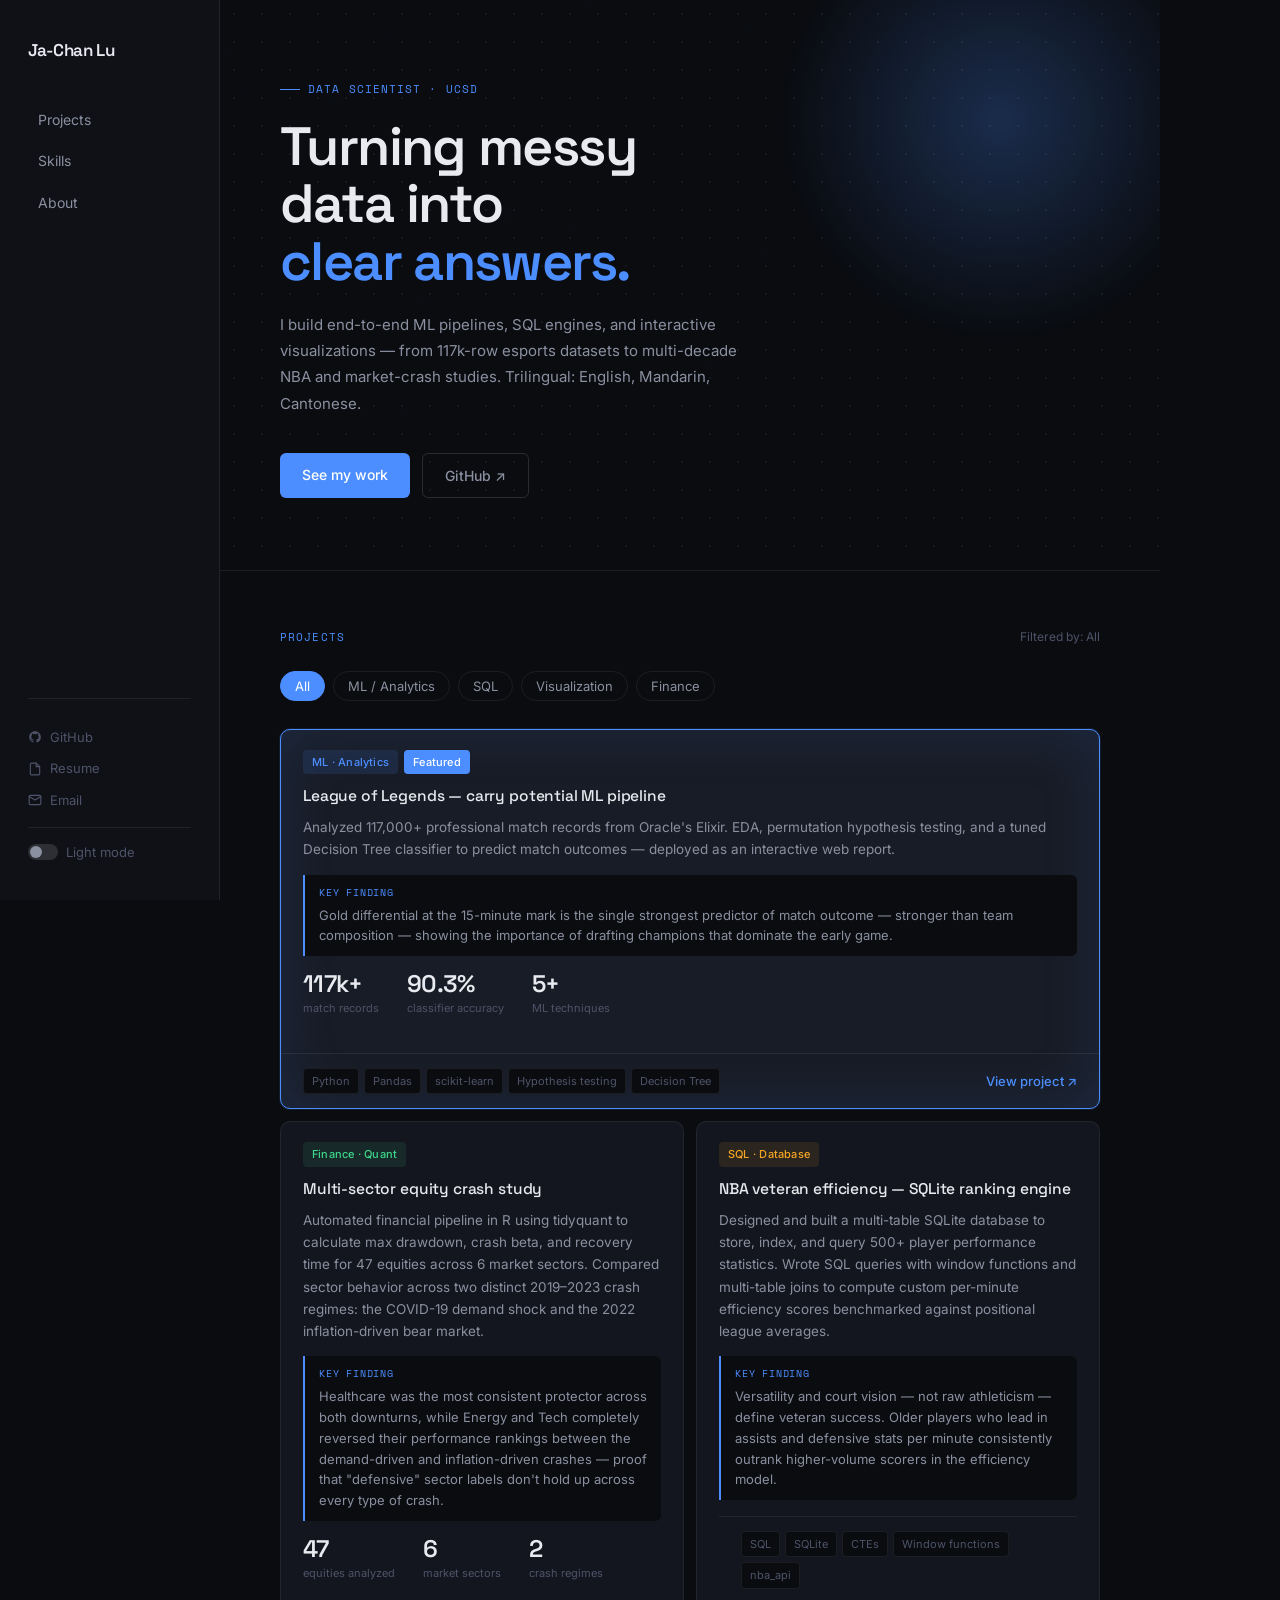
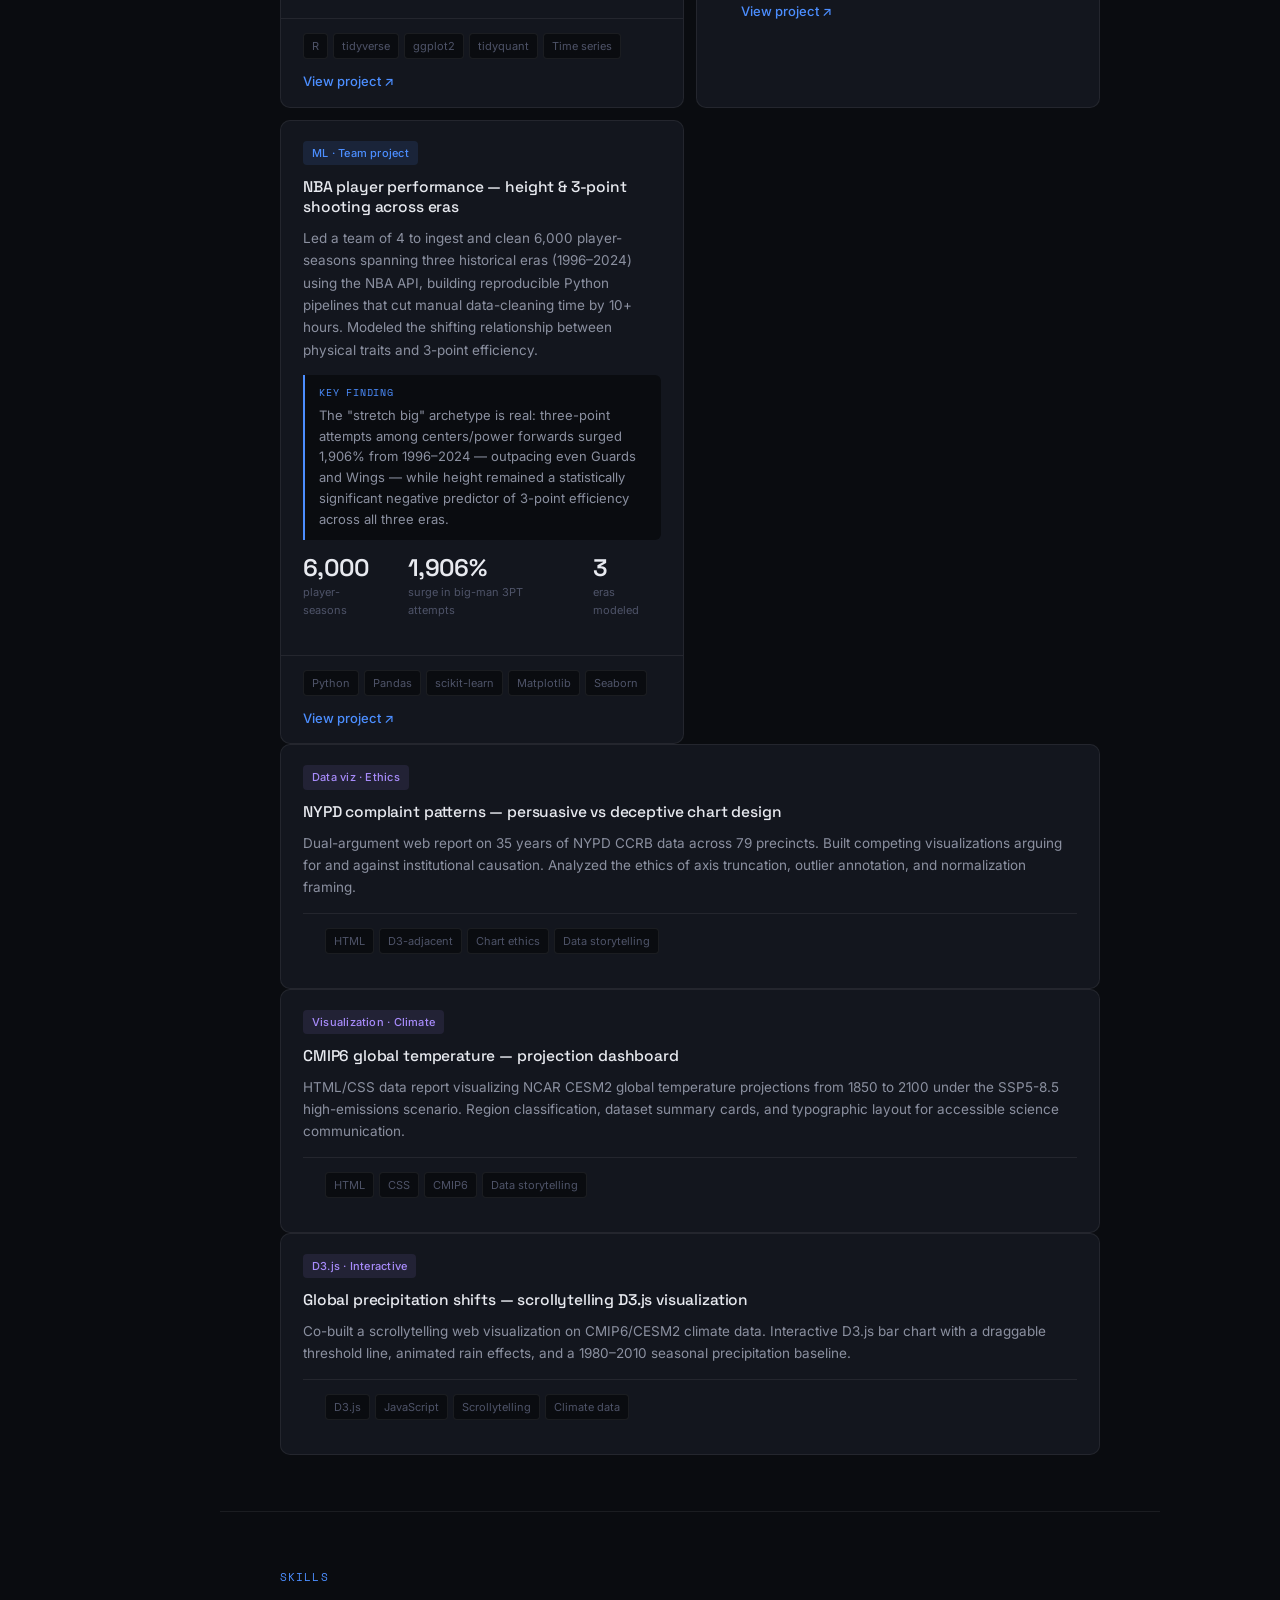
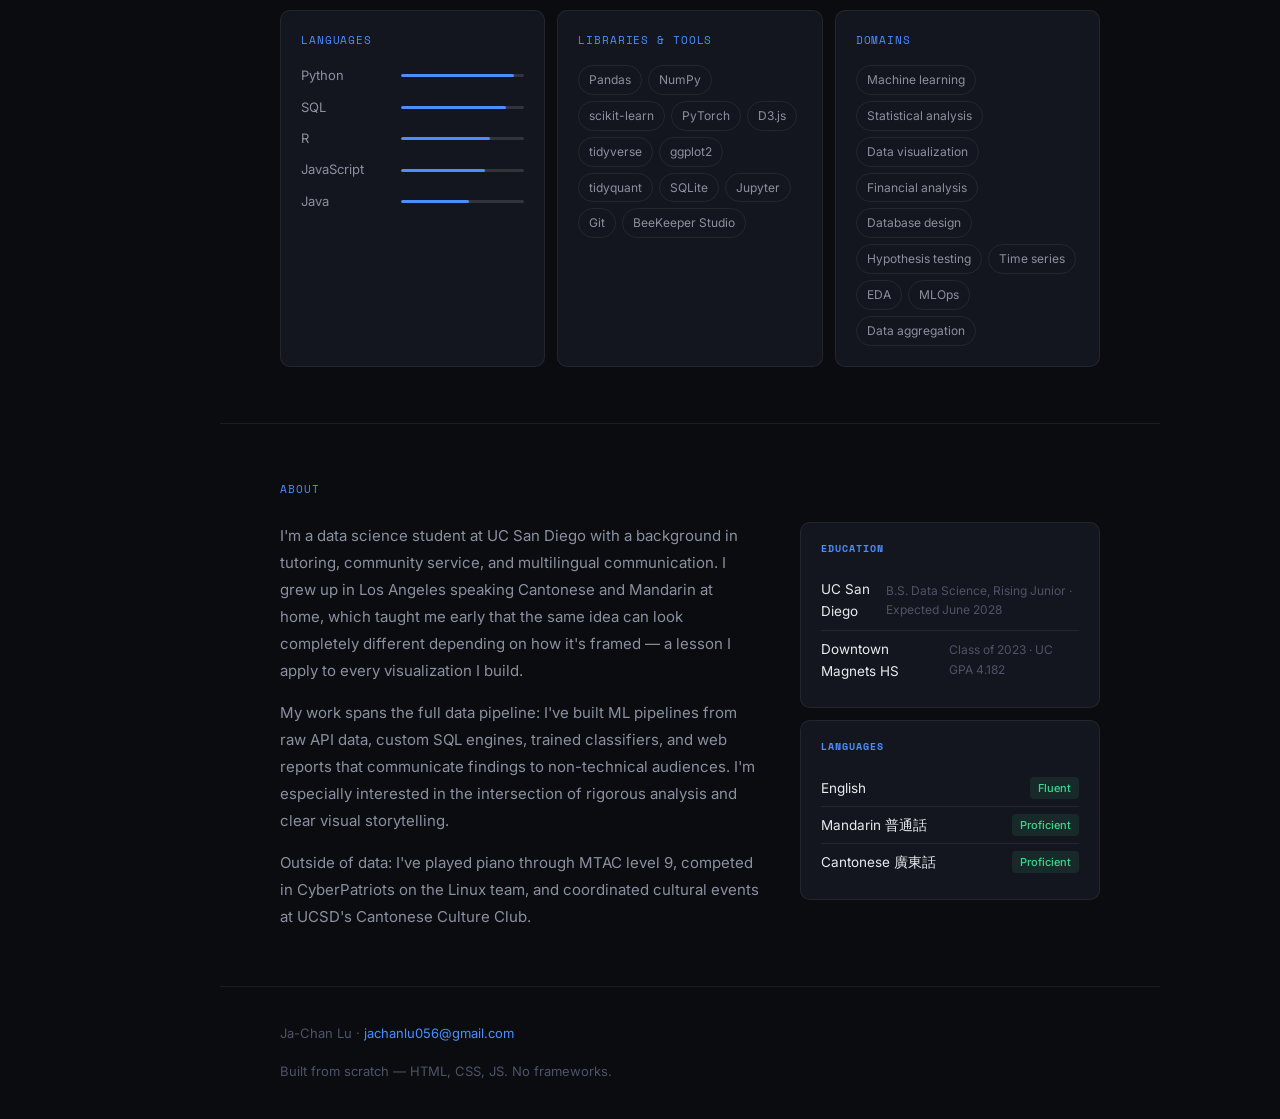
==== commit 0797cacd: "Update index.html" ====
--- a/index.html
+++ b/index.html
@@ -27,7 +27,7 @@
 <svg width="14" height="14" viewBox="0 0 24 24" fill="currentColor"><path d="M12 2C6.477 2 2 6.484 2 12.017c0 4.425 2.865 8.18 6.839 9.504.5.092.682-.217.682-.483 0-.237-.008-.868-.013-1.703-2.782.605-3.369-1.343-3.369-1.343-.454-1.158-1.11-1.466-1.11-1.466-.908-.62.069-.608.069-.608 1.003.07 1.531 1.032 1.531 1.032.892 1.53 2.341 1.088 2.91.832.092-.647.35-1.088.636-1.338-2.22-.253-4.555-1.113-4.555-4.951 0-1.093.39-1.988 1.029-2.688-.103-.253-.446-1.272.098-2.65 0 0 .84-.27 2.75 1.026A9.564 9.564 0 0112 6.844c.85.004 1.705.115 2.504.337 1.909-1.296 2.747-1.027 2.747-1.027.546 1.379.202 2.398.1 2.651.64.7 1.028 1.595 1.028 2.688 0 3.848-2.339 4.695-4.566 4.943.359.309.678.92.678 1.855 0 1.338-.012 2.419-.012 2.747 0 .268.18.58.688.482A10.019 10.019 0 0022 12.017C22 6.484 17.522 2 12 2z"/></svg>
 GitHub
 </a>
-<a href="assets/Ja Tech Resume.pdf" target="_blank" class="ext-link">
+<a href="assets/Ja's Tech Resume.pdf" target="_blank" class="ext-link">
 <svg width="14" height="14" viewBox="0 0 24 24" fill="none" stroke="currentColor" stroke-width="2" stroke-linecap="round" stroke-linejoin="round"><path d="M14 2H6a2 2 0 0 0-2 2v16a2 2 0 0 0 2 2h12a2 2 0 0 0 2-2V8z"/><polyline points="14 2 14 8 20 8"/></svg>
 Resume
 </a>
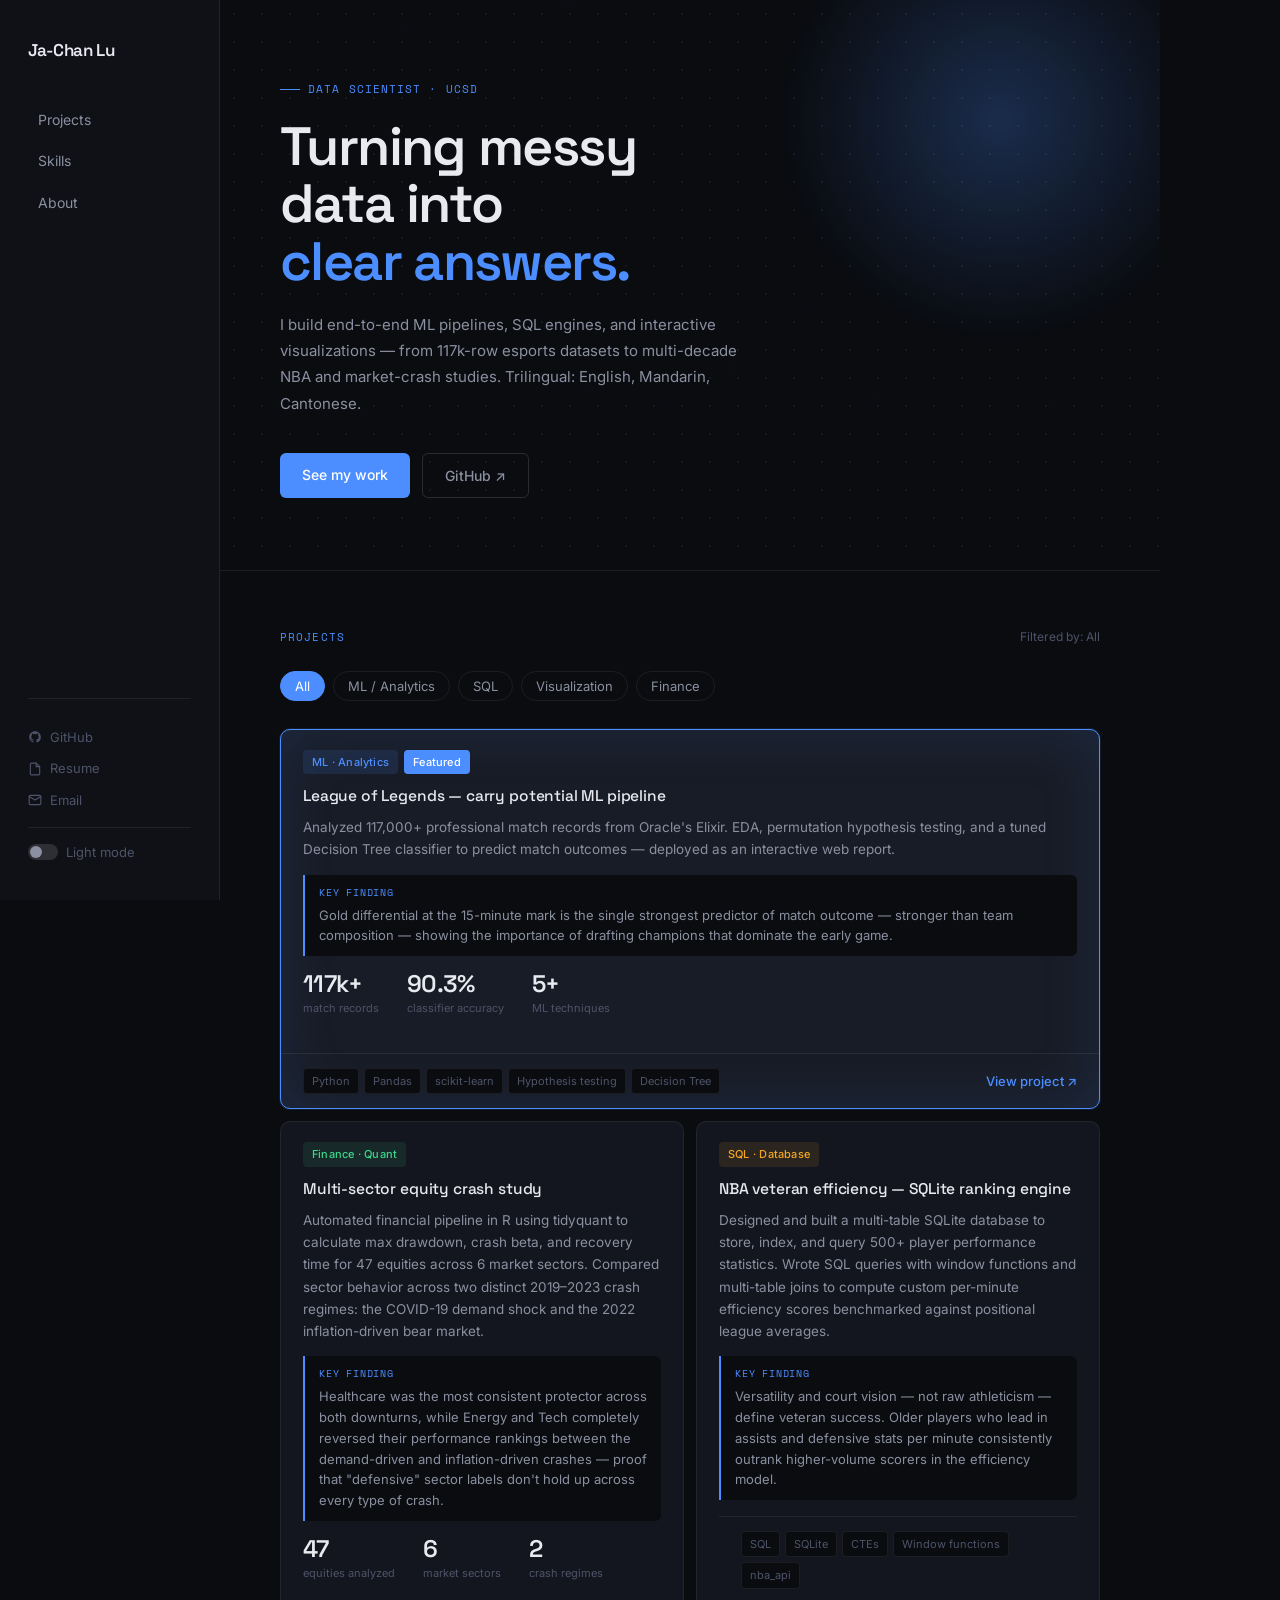
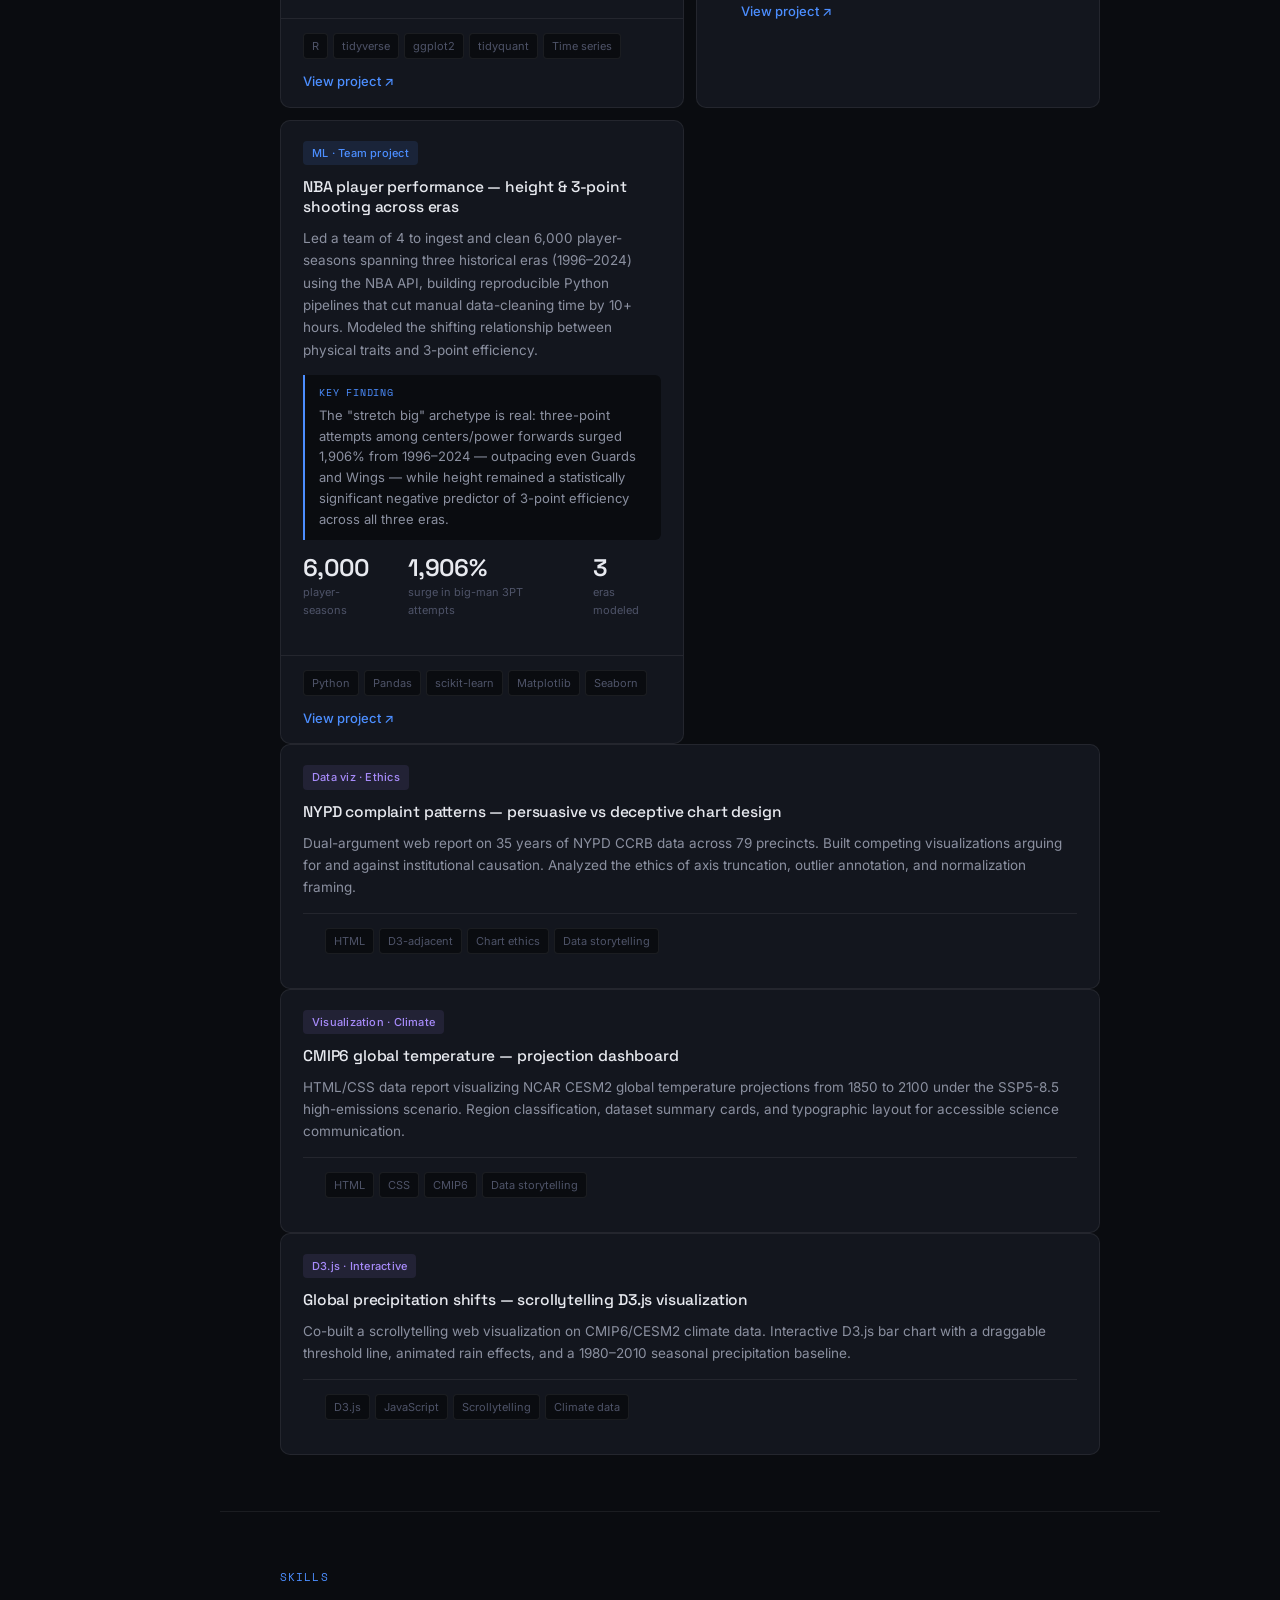
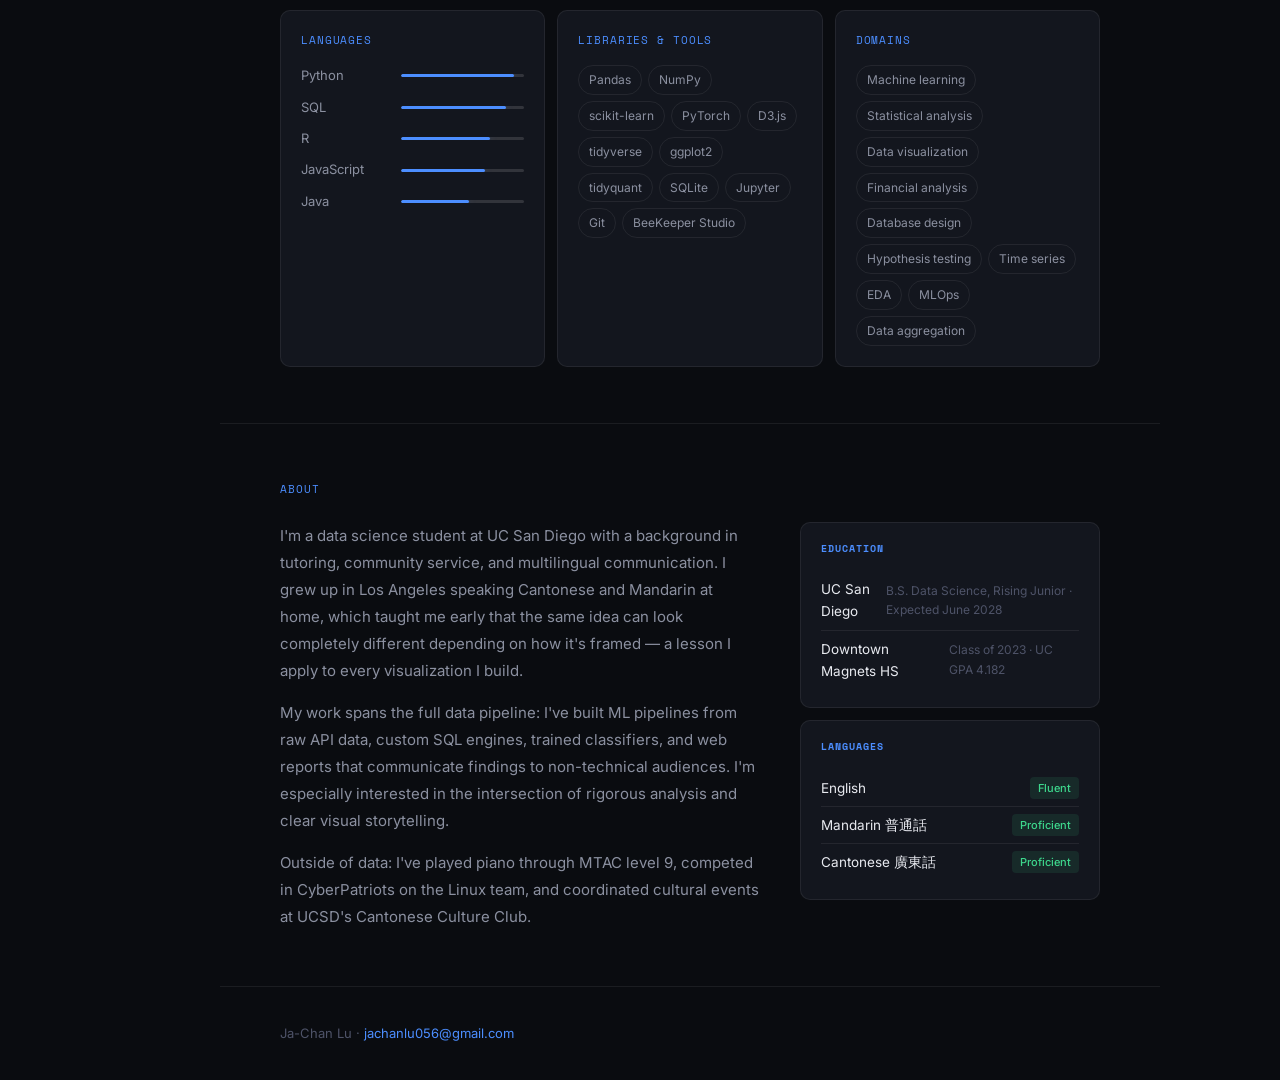
==== commit 479d7fb8: "Update index.html" ====
--- a/index.html
+++ b/index.html
@@ -371,7 +371,6 @@
 
 <footer class="footer">
 <p>Ja-Chan Lu · <a href="mailto:jachanlu056@gmail.com">jachanlu056@gmail.com</a></p>
-<p class="footer-sub">Built from scratch — HTML, CSS, JS. No frameworks.</p>
 </footer>
 
 </main>
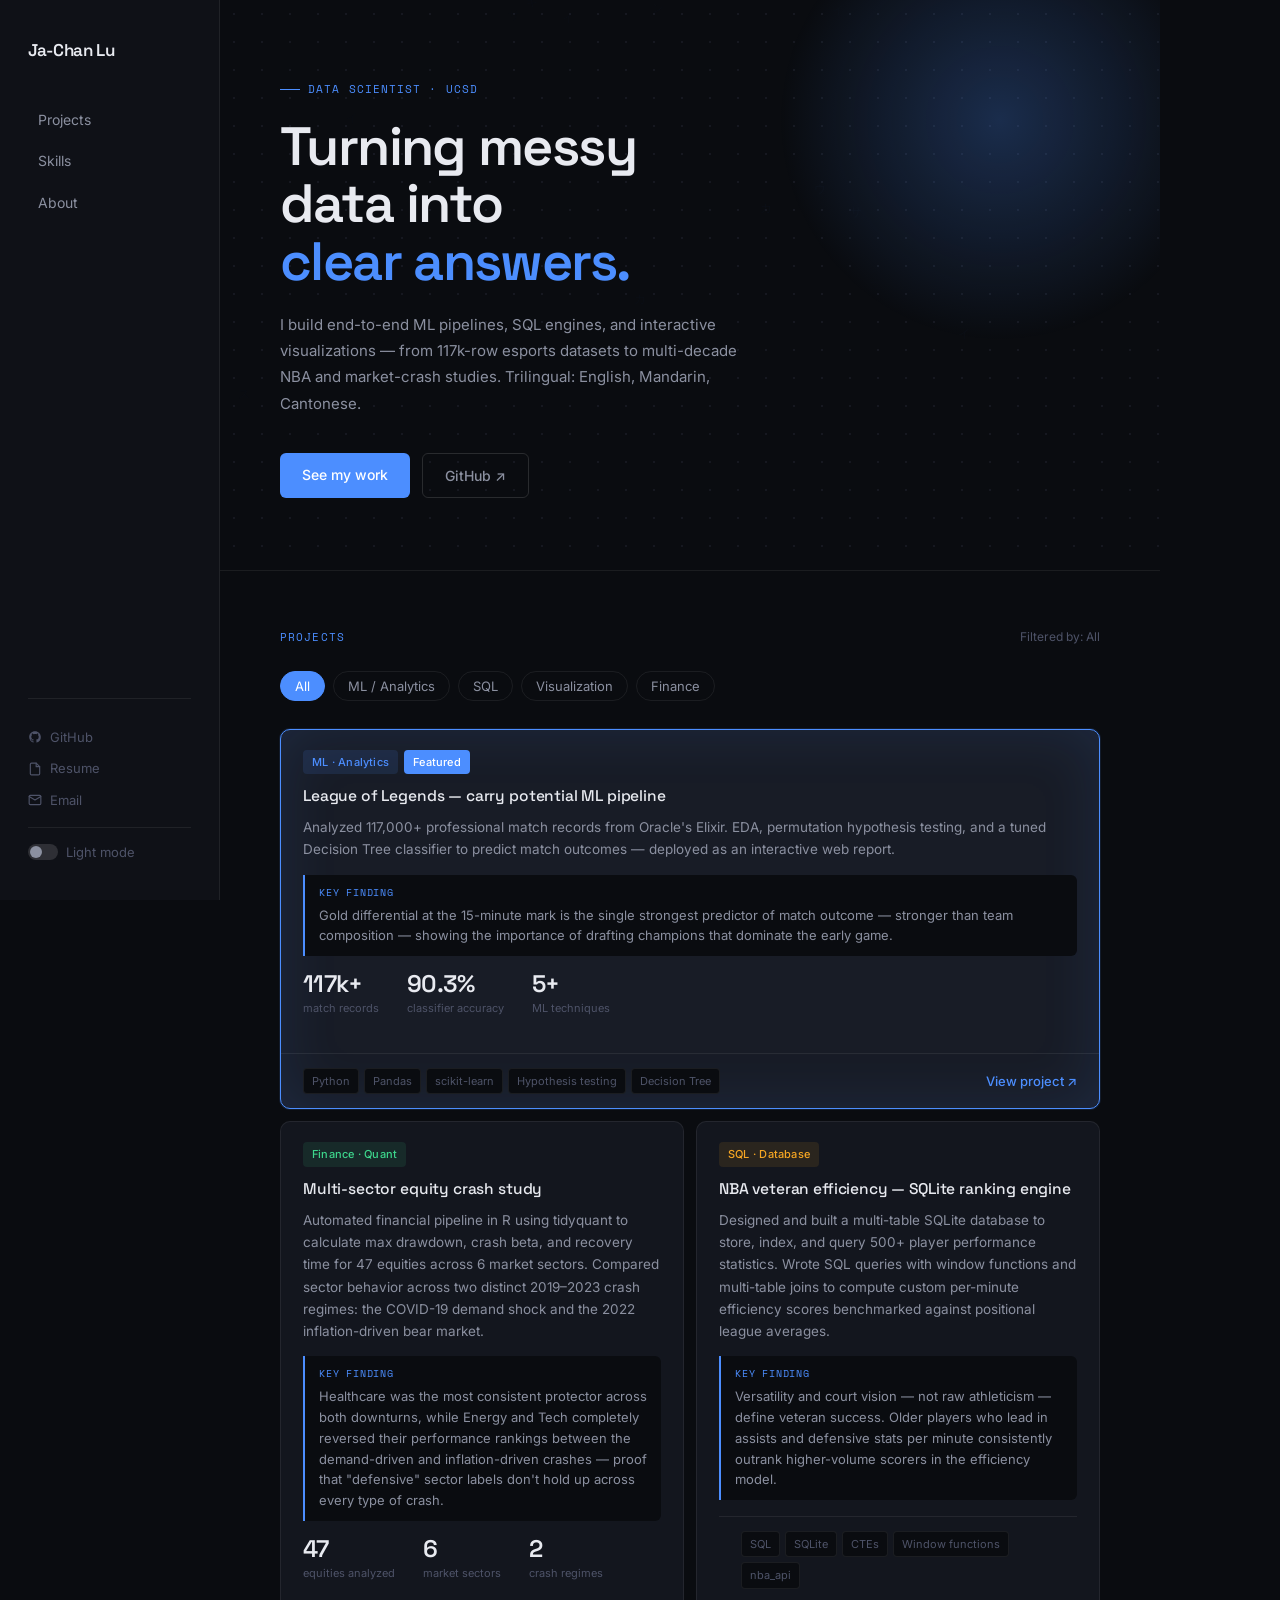
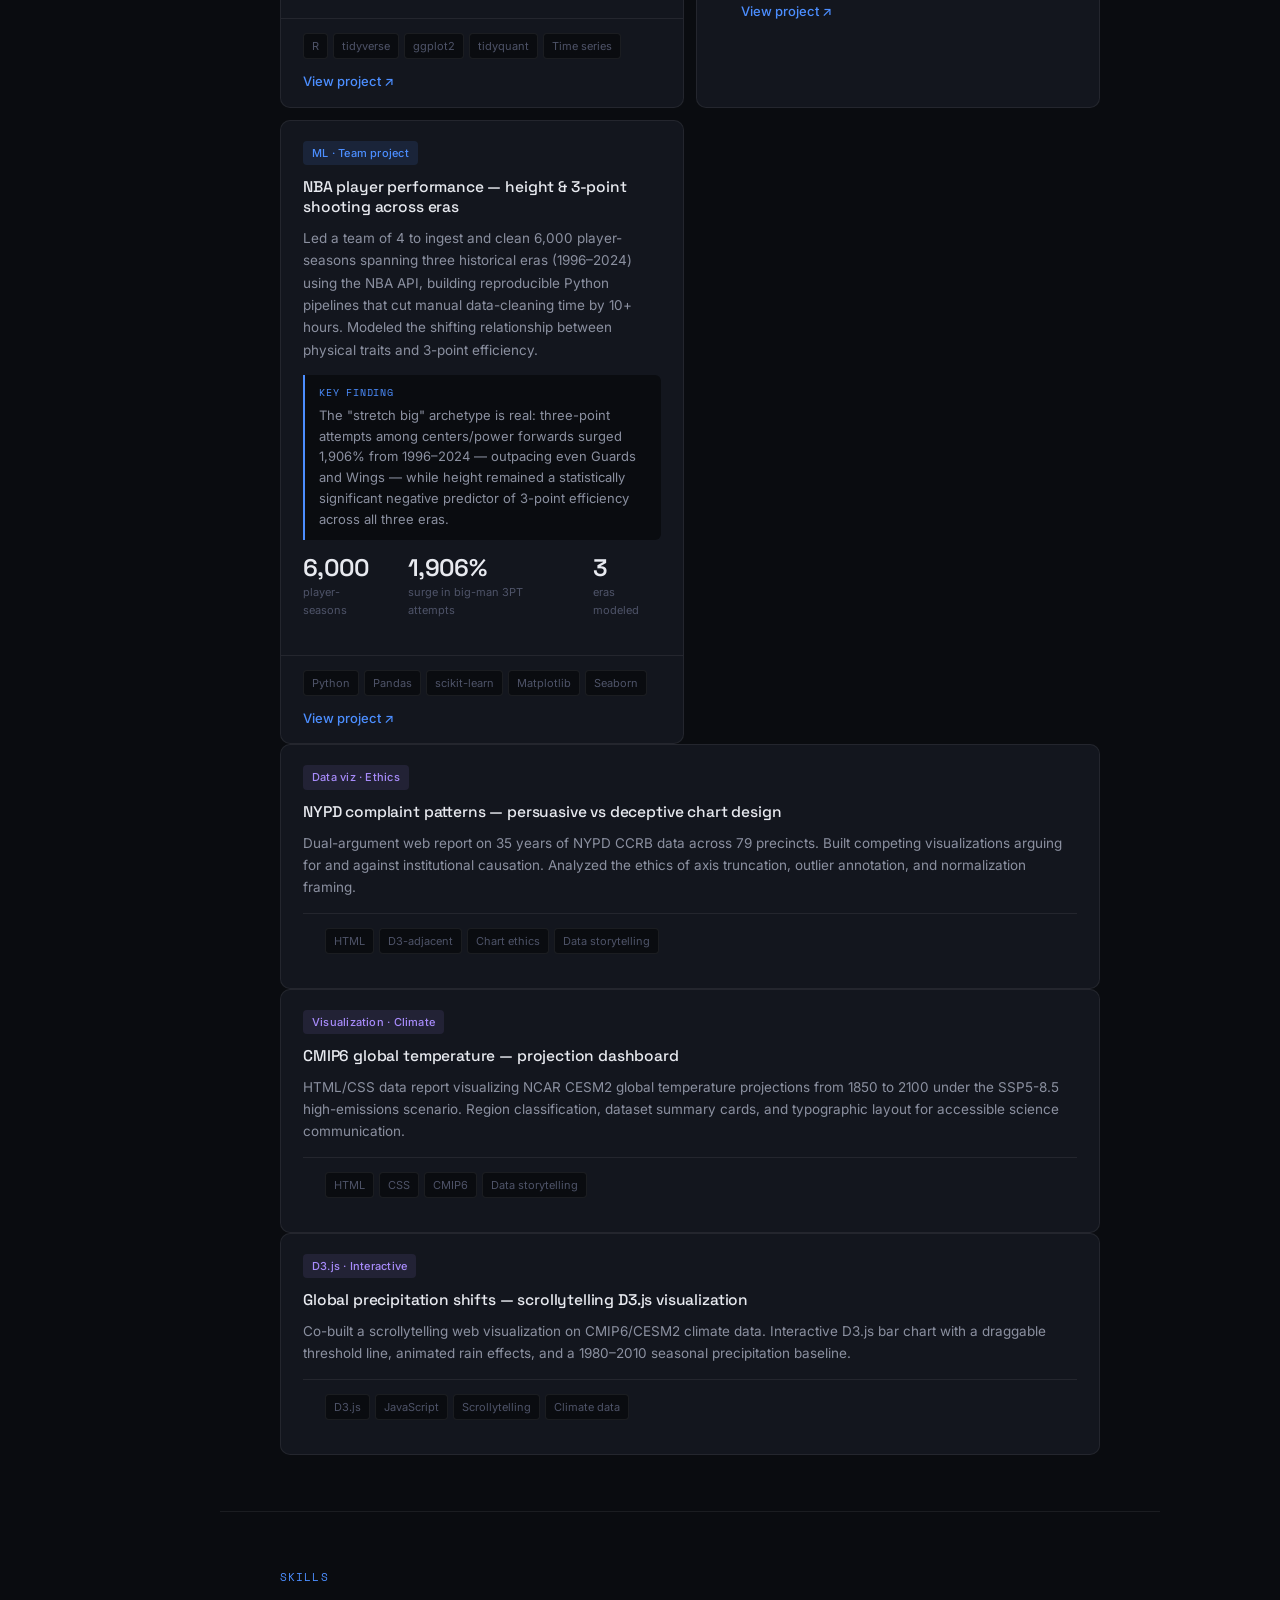
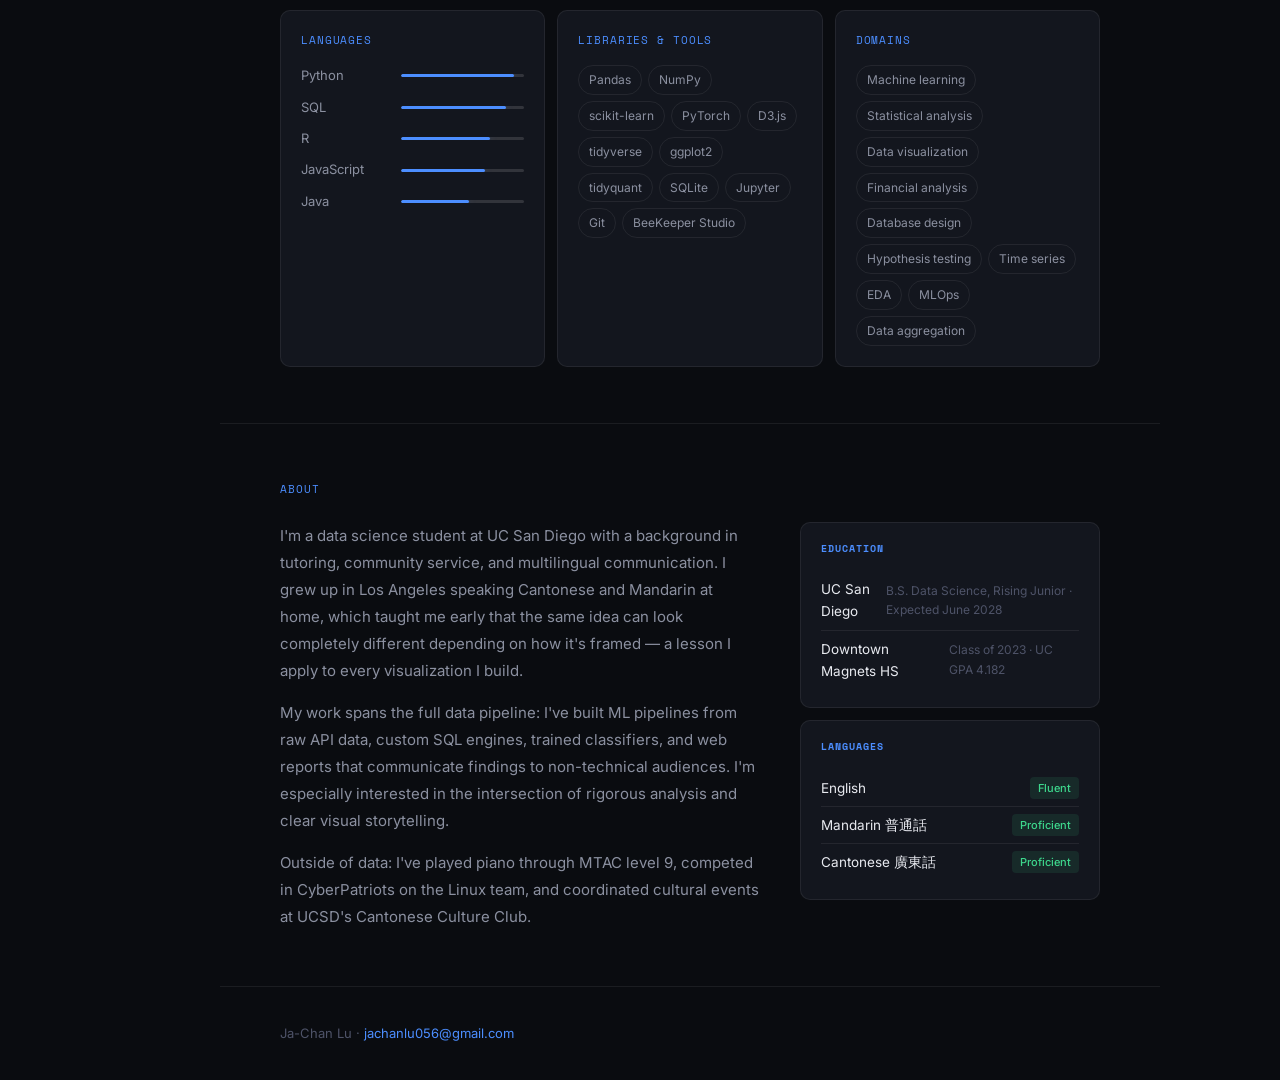
==== commit b060f3ea: "Update index.html" ====
--- a/index.html
+++ b/index.html
@@ -58,7 +58,7 @@
 </p>
 <div class="hero-cta-row">
 <a href="#projects" class="btn-primary">See my work</a>
-<a href="https://github.com/jachan056" target="_blank" rel="noopener" class="btn-ghost">GitHub ↗</a>
+<a href="https://github.com/jachan056?tab=repositories" target="_blank" rel="noopener" class="btn-ghost">GitHub ↗</a>
 </div>
 </div>
 </section>
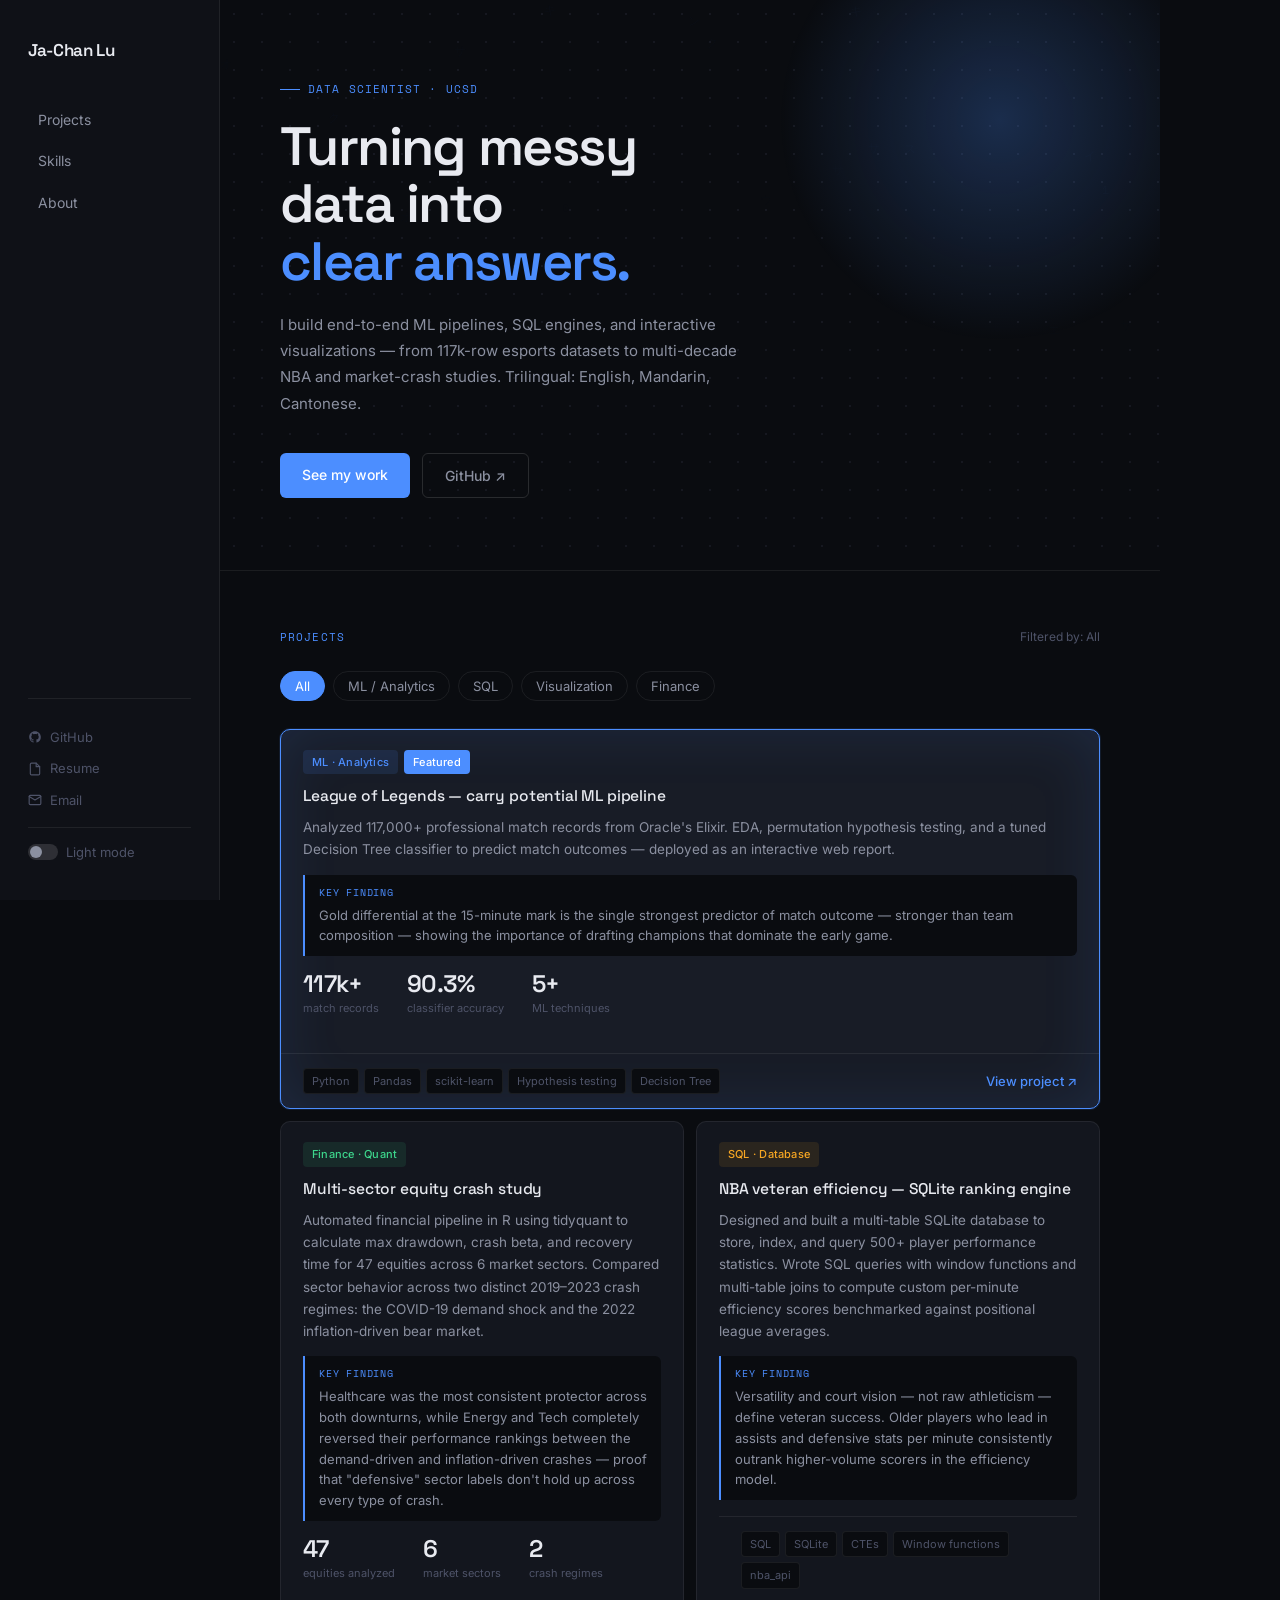
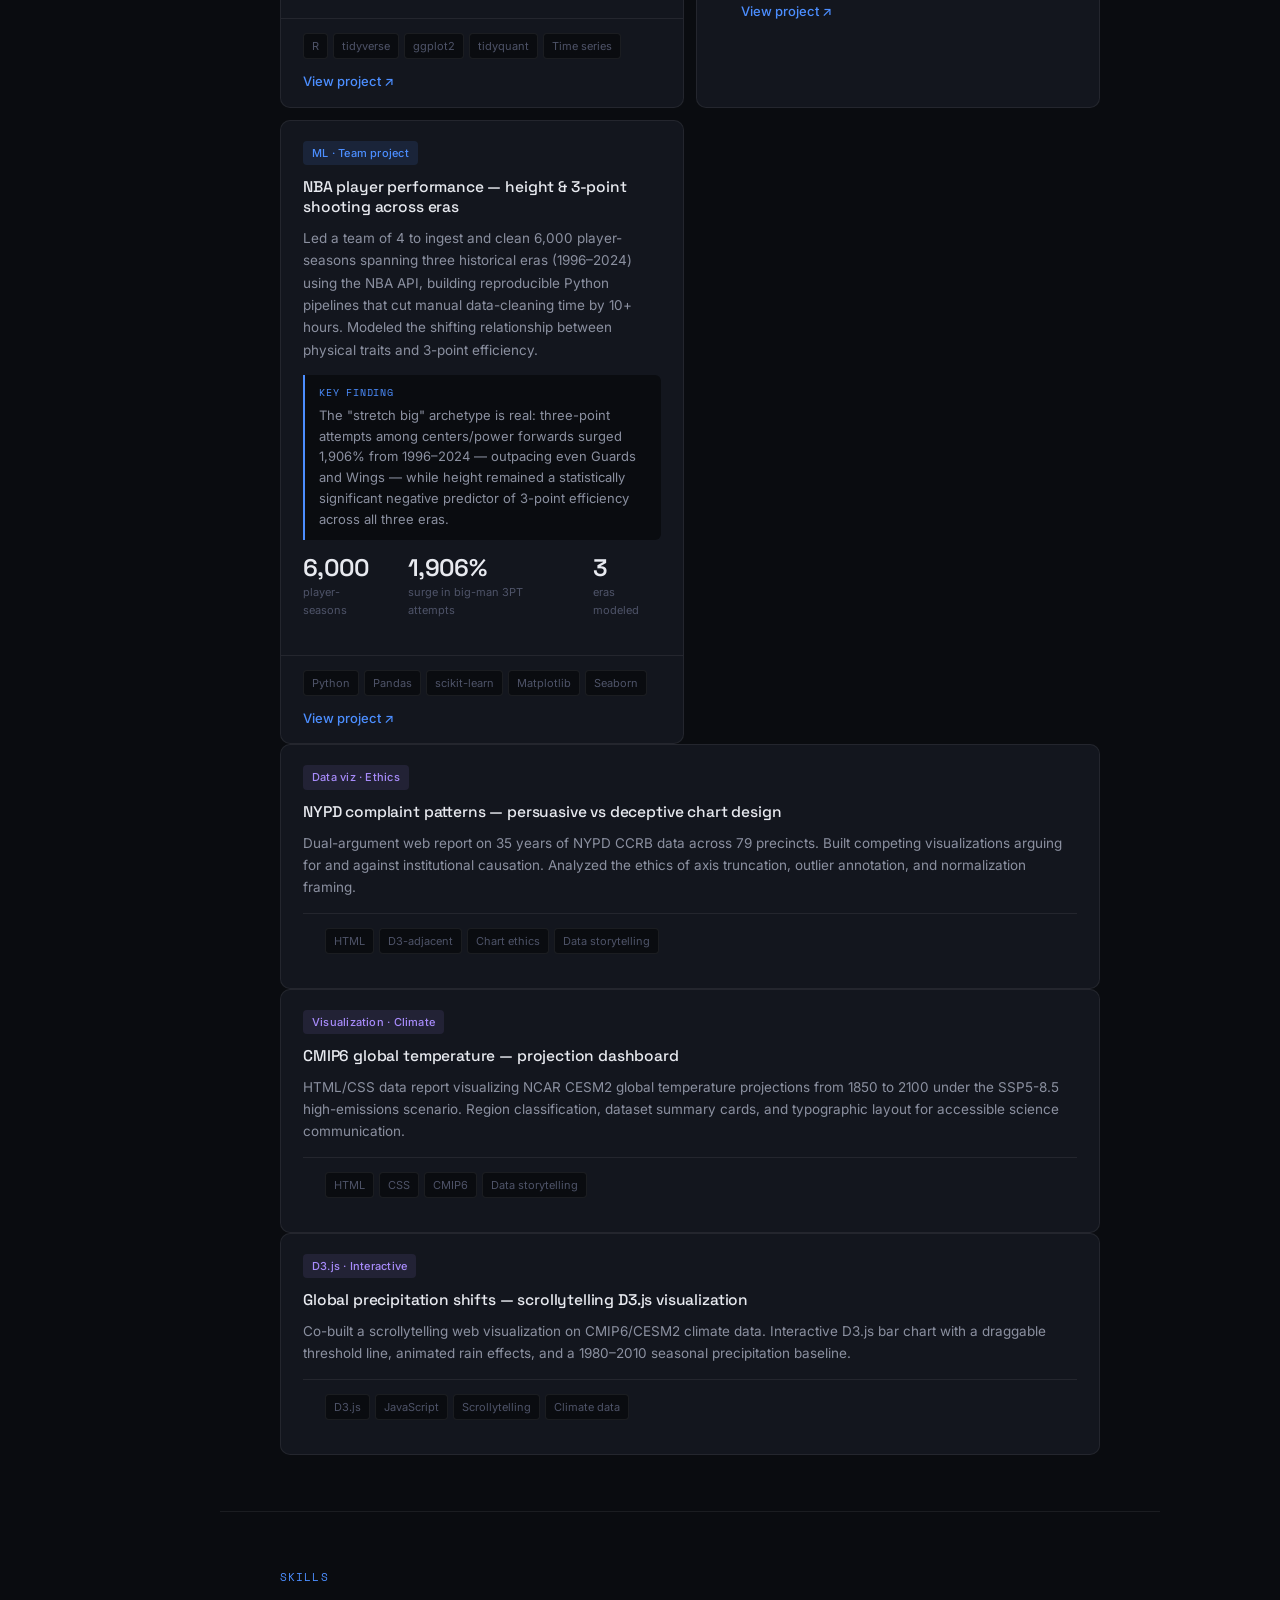
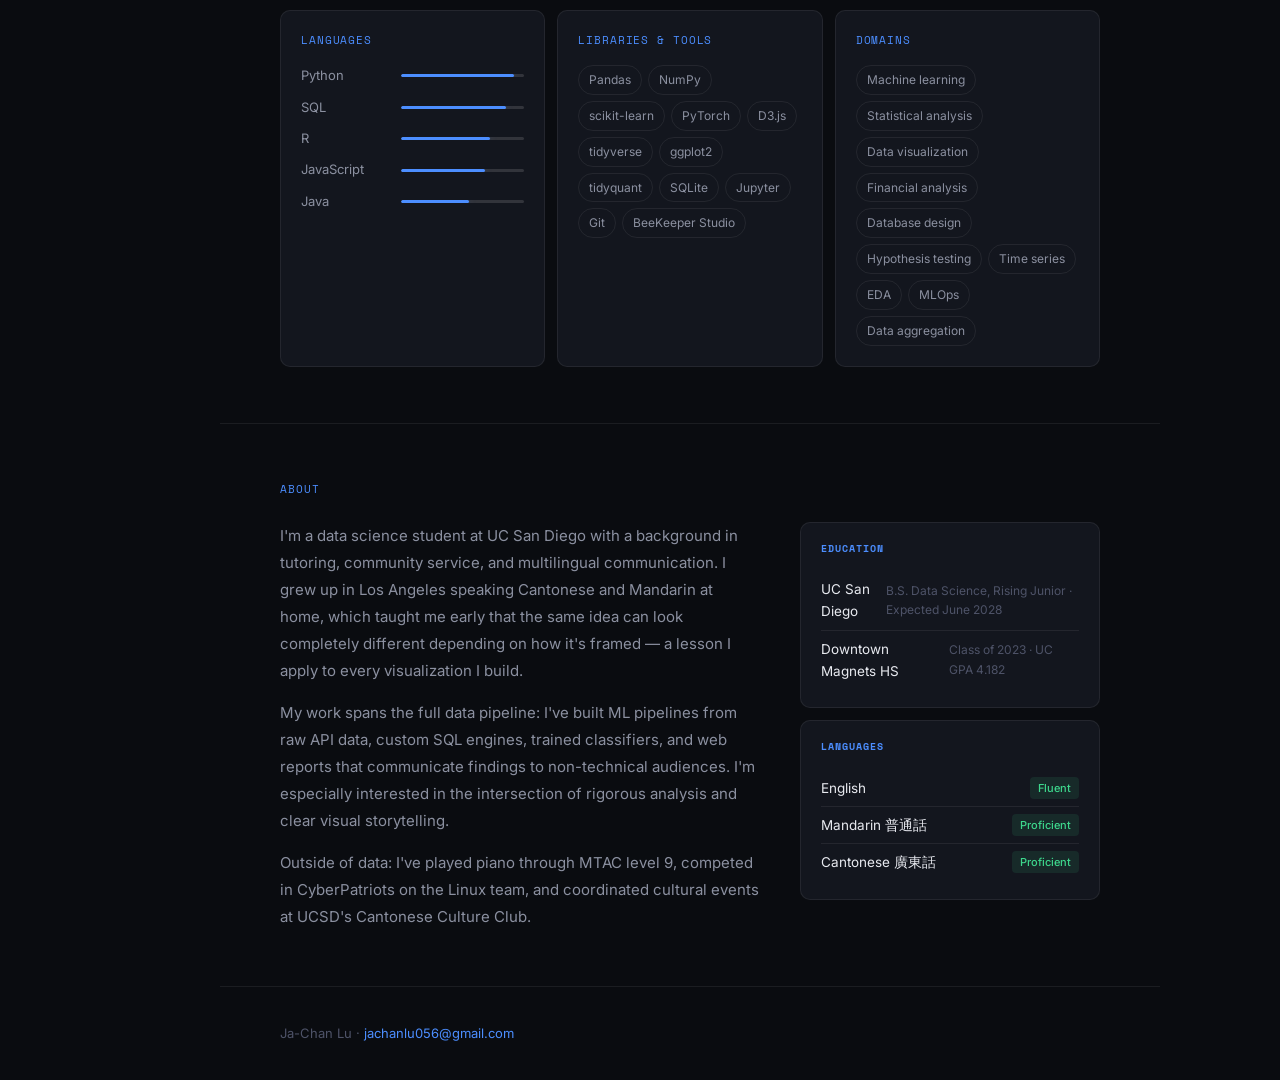
==== commit 03d3ab9d: "Update index.html" ====
--- a/index.html
+++ b/index.html
@@ -23,7 +23,7 @@
 <a href="#about" class="nav-link">About</a>
 </nav>
 <div class="sidebar-links">
-<a href="https://github.com/jachan056" target="_blank" rel="noopener" class="ext-link">
+<a href="https://github.com/jachan056?tab=repositories" target="_blank" rel="noopener" class="ext-link">
 <svg width="14" height="14" viewBox="0 0 24 24" fill="currentColor"><path d="M12 2C6.477 2 2 6.484 2 12.017c0 4.425 2.865 8.18 6.839 9.504.5.092.682-.217.682-.483 0-.237-.008-.868-.013-1.703-2.782.605-3.369-1.343-3.369-1.343-.454-1.158-1.11-1.466-1.11-1.466-.908-.62.069-.608.069-.608 1.003.07 1.531 1.032 1.531 1.032.892 1.53 2.341 1.088 2.91.832.092-.647.35-1.088.636-1.338-2.22-.253-4.555-1.113-4.555-4.951 0-1.093.39-1.988 1.029-2.688-.103-.253-.446-1.272.098-2.65 0 0 .84-.27 2.75 1.026A9.564 9.564 0 0112 6.844c.85.004 1.705.115 2.504.337 1.909-1.296 2.747-1.027 2.747-1.027.546 1.379.202 2.398.1 2.651.64.7 1.028 1.595 1.028 2.688 0 3.848-2.339 4.695-4.566 4.943.359.309.678.92.678 1.855 0 1.338-.012 2.419-.012 2.747 0 .268.18.58.688.482A10.019 10.019 0 0022 12.017C22 6.484 17.522 2 12 2z"/></svg>
 GitHub
 </a>
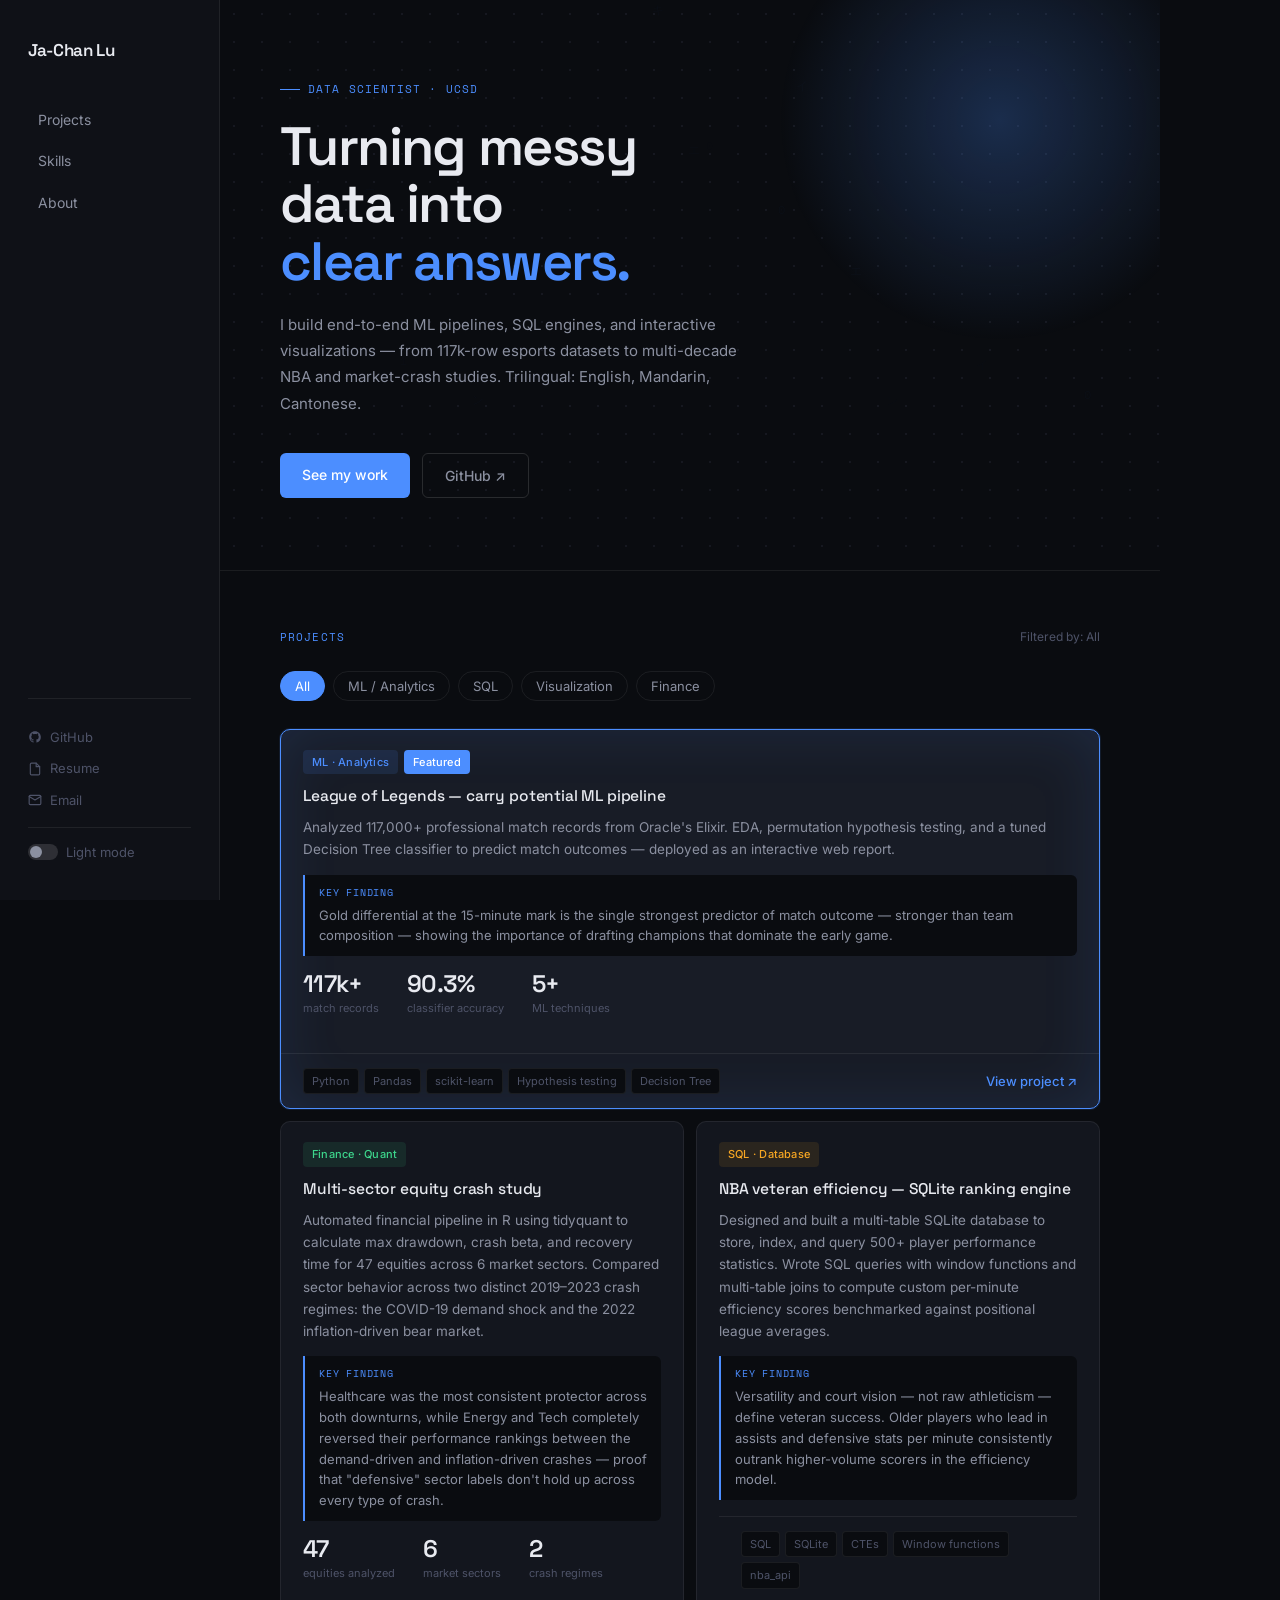
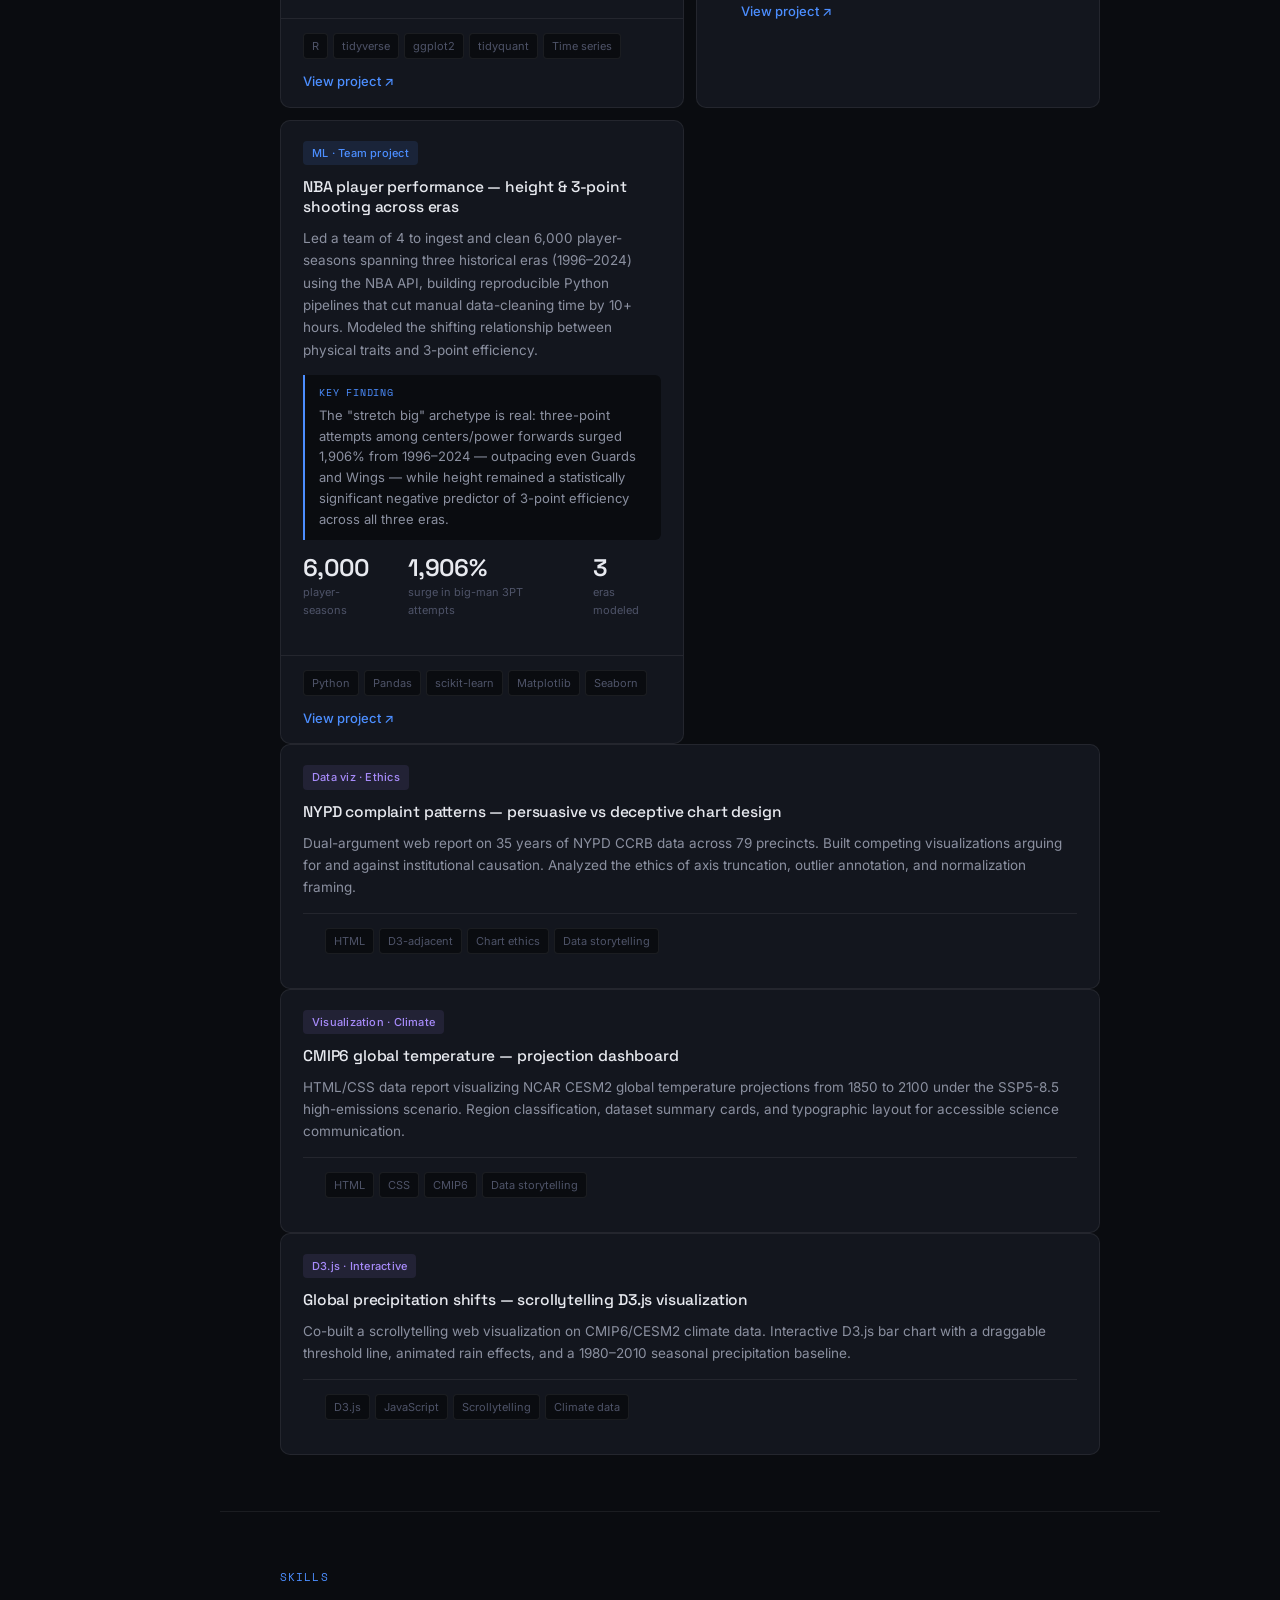
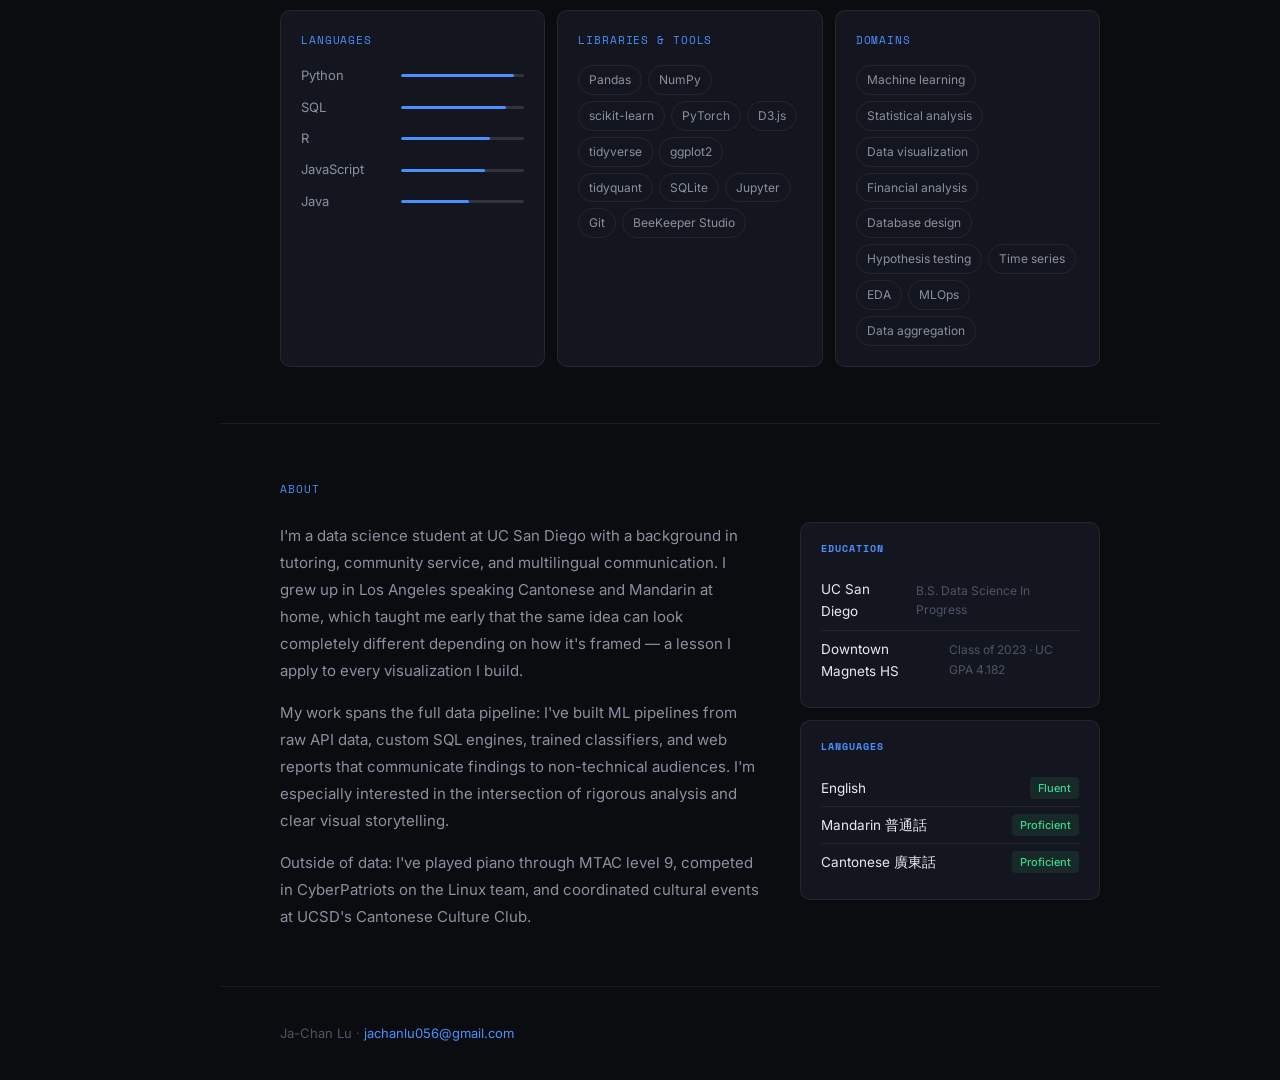
==== commit e08aa628: "Update index.html" ====
--- a/index.html
+++ b/index.html
@@ -351,7 +351,7 @@
 <h4 class="about-card-title">Education</h4>
 <div class="about-item">
 <span class="about-item-name">UC San Diego</span>
-<span class="about-item-sub">B.S. Data Science, Rising Junior · Expected June 2028</span>
+<span class="about-item-sub">B.S. Data Science In Progress</span>
 </div>
 <div class="about-item">
 <span class="about-item-name">Downtown Magnets HS</span>
